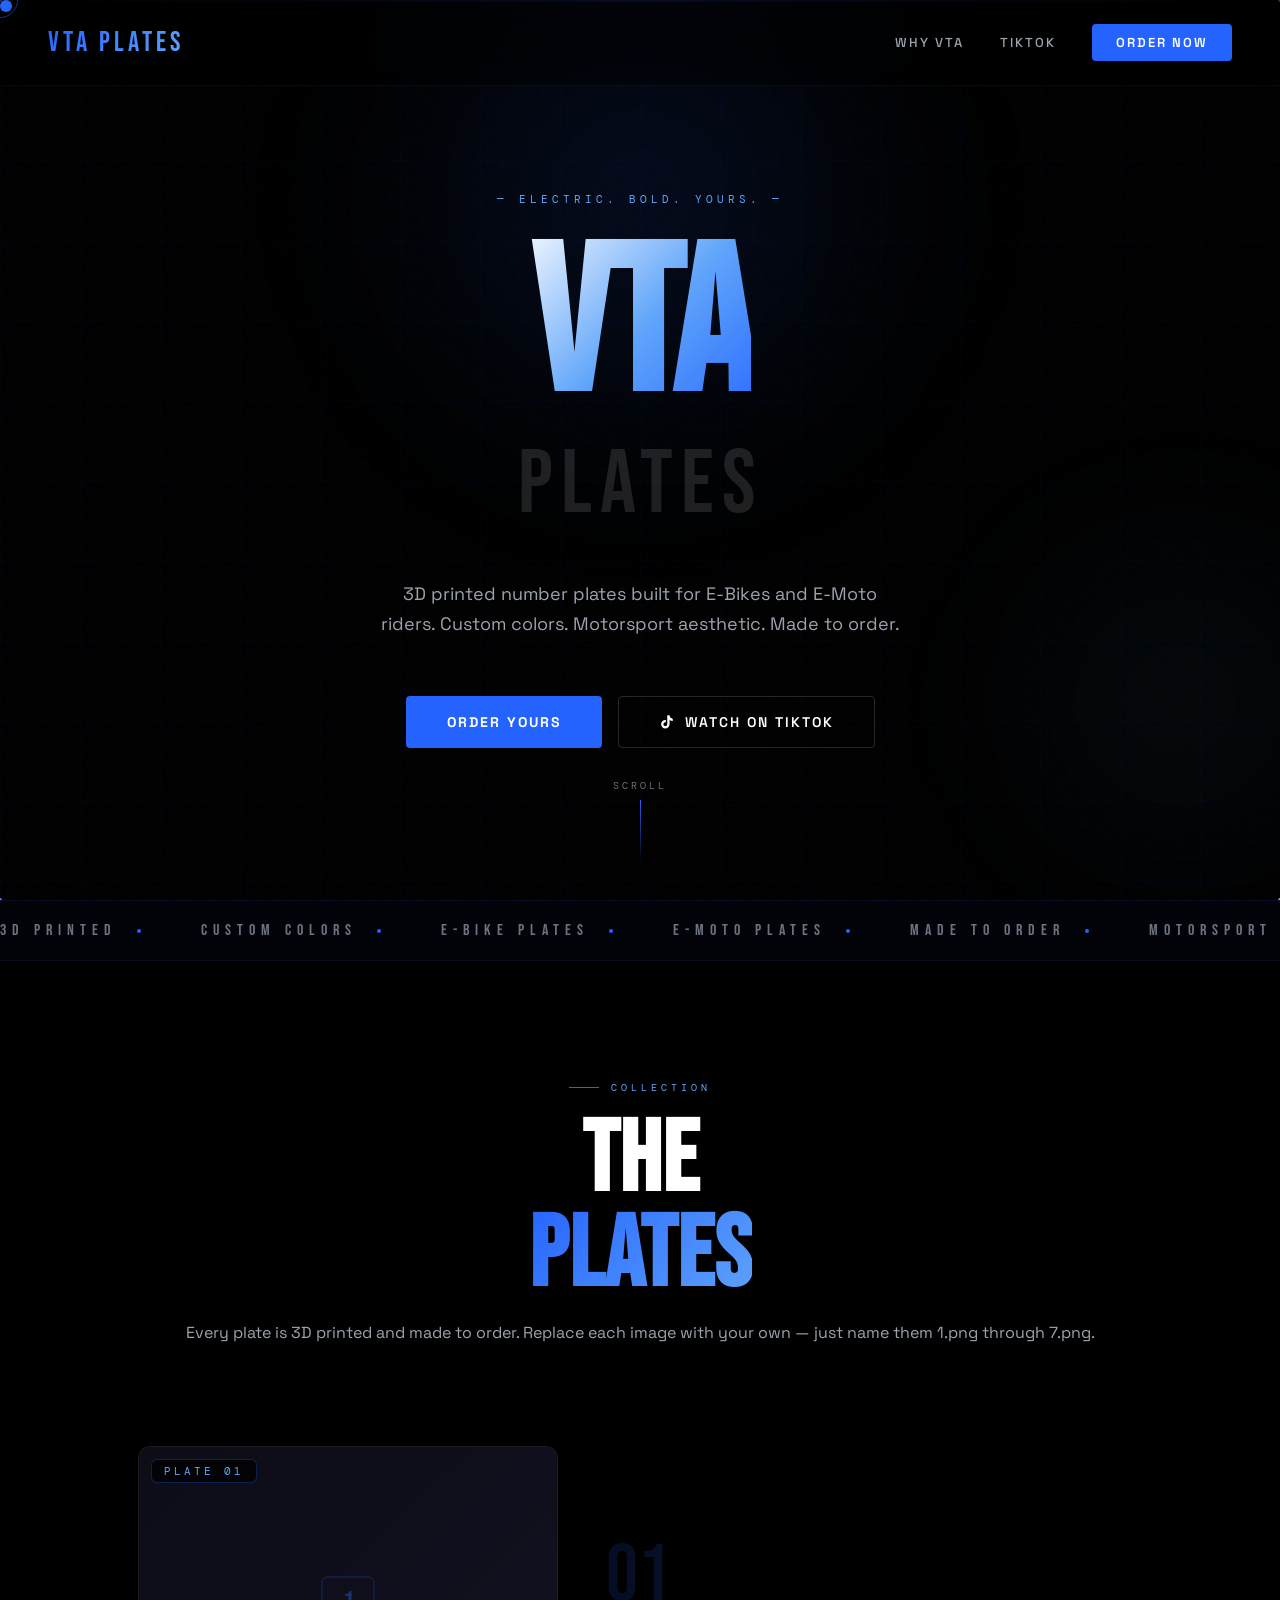
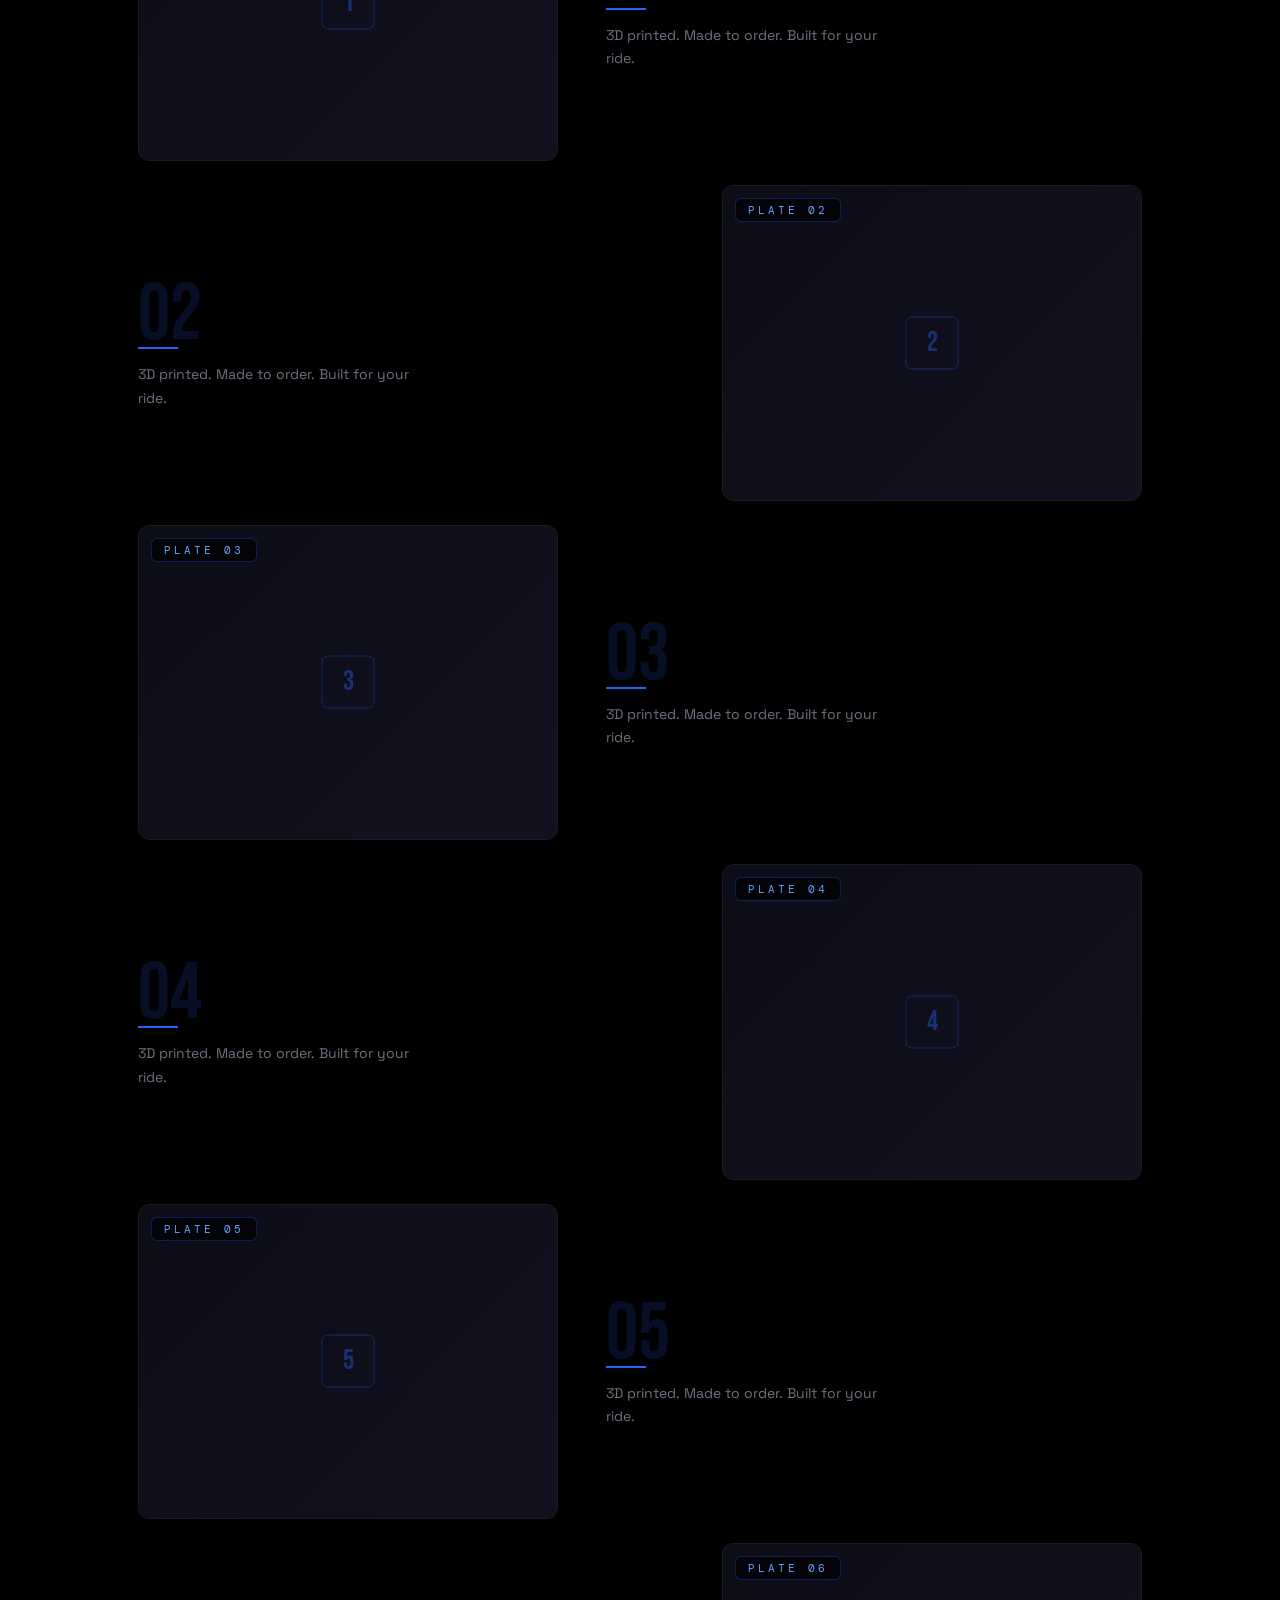
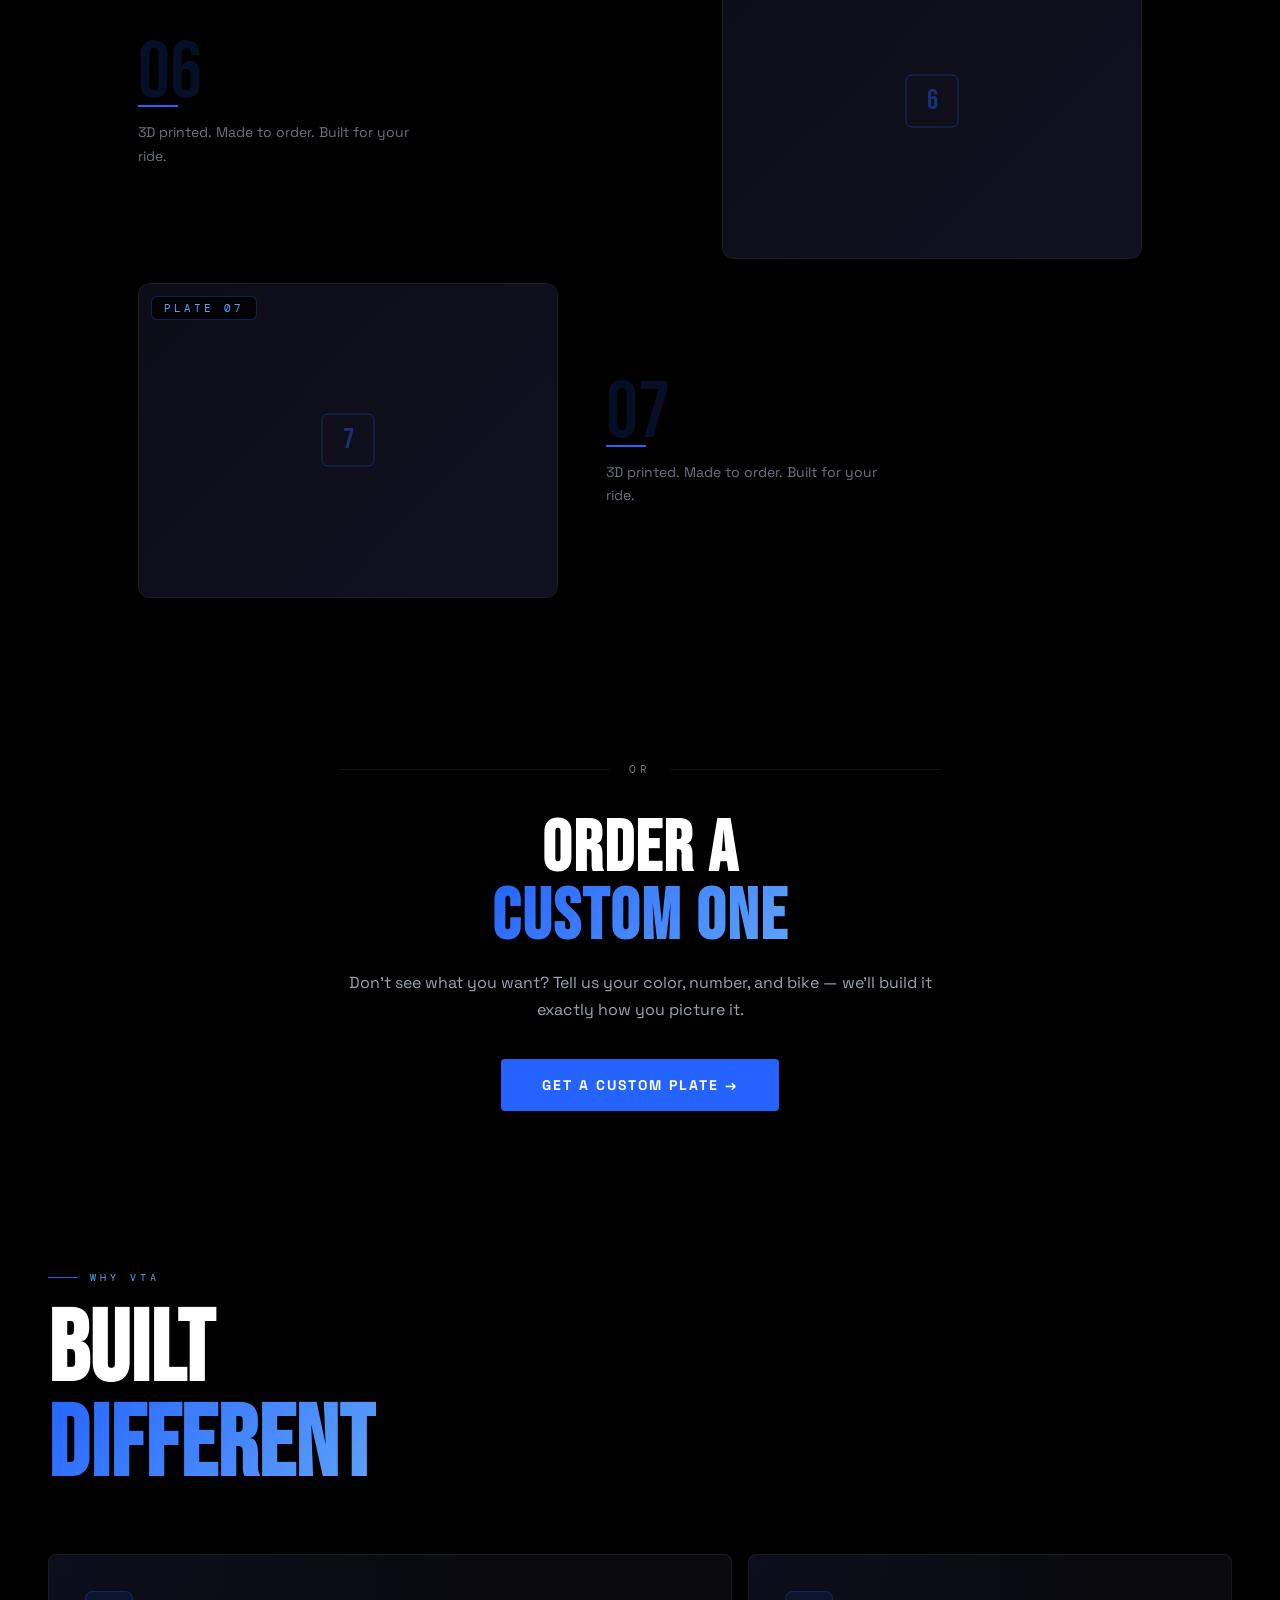
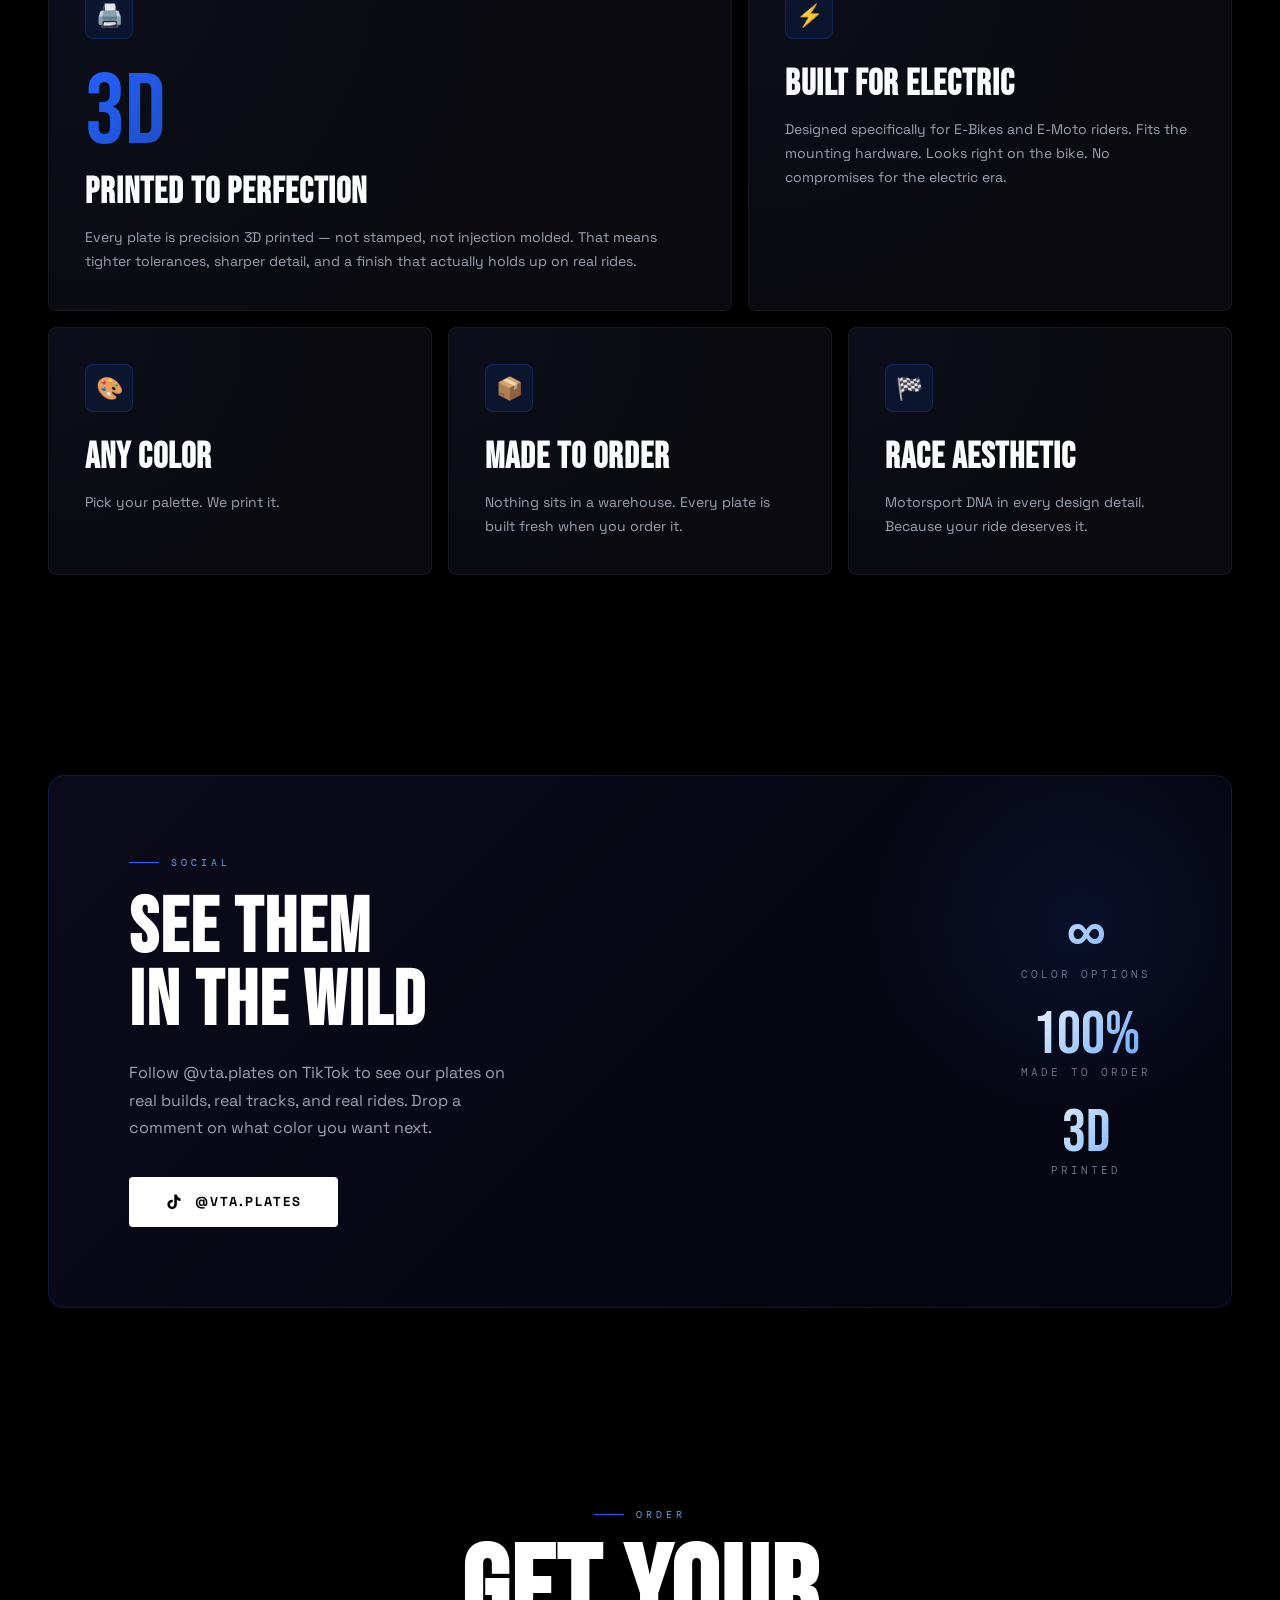
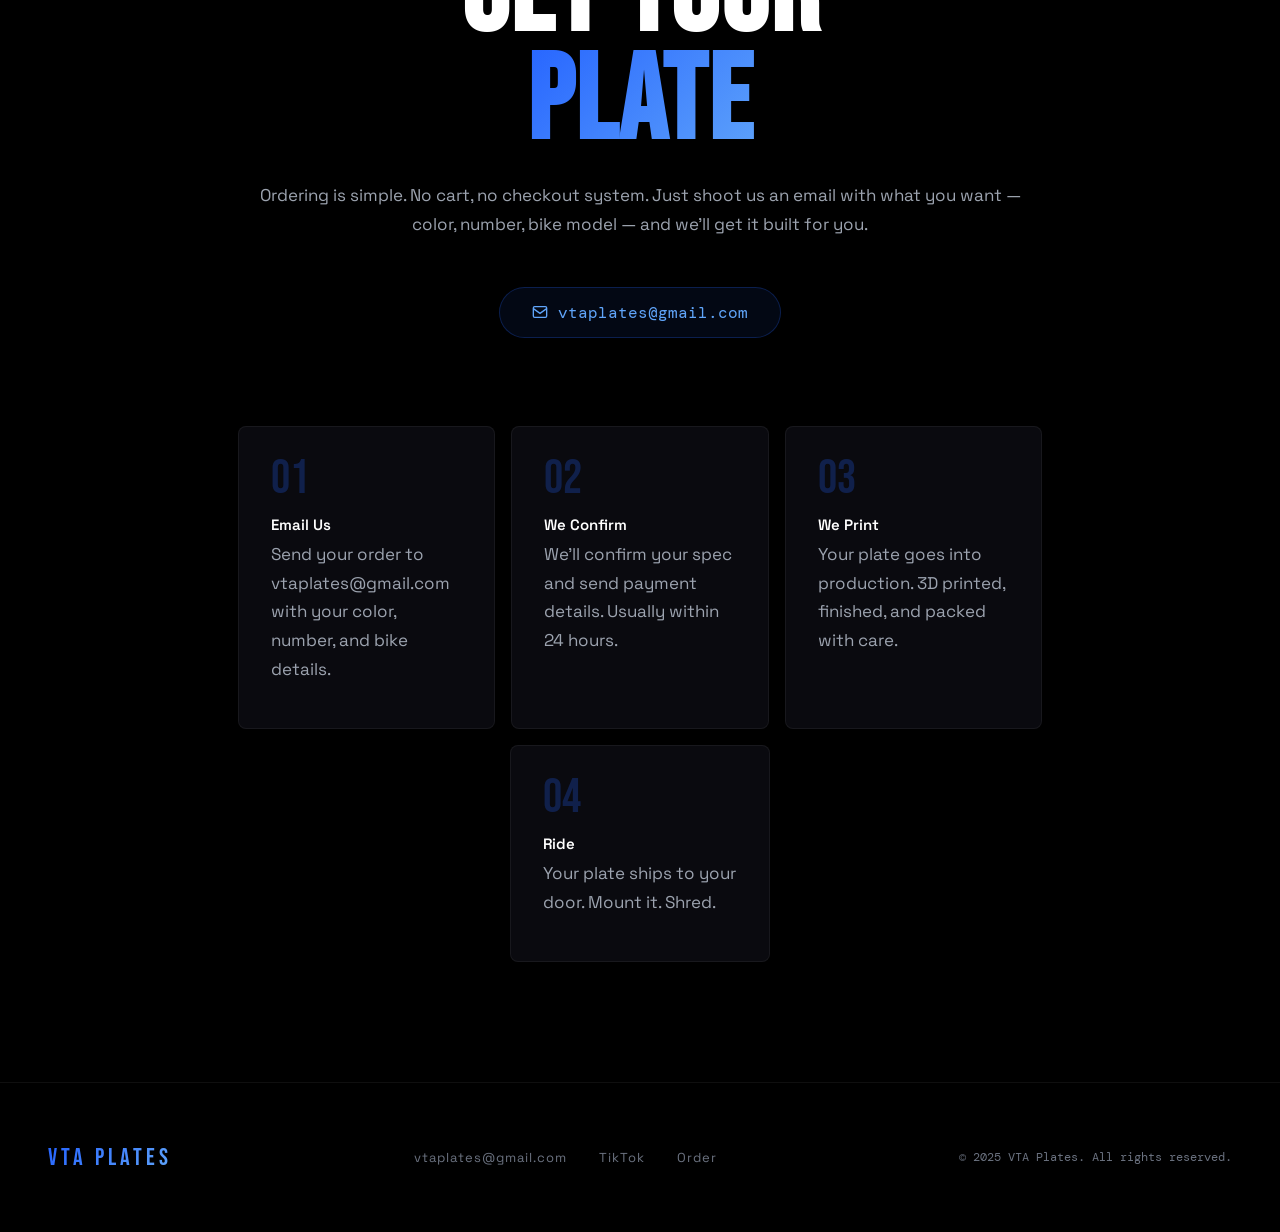
==== index.html @ 4a5ab36d "Update fmt.Println message from 'Hello' to 'Goodbye'" ====
<!DOCTYPE html>
<html lang="en">
<head>
<meta charset="UTF-8">
<meta name="viewport" content="width=device-width, initial-scale=1.0">
<title>VTA PLATES — 3D Printed Plates for E-Bikes & E-Moto</title>
<style>
  @import url('https://fonts.googleapis.com/css2?family=Bebas+Neue&family=Space+Grotesk:wght@300;400;500;600;700&family=DM+Mono:wght@400;500&display=swap');

  :root {
    --black: #000000;
    --deep: #050508;
    --panel: #0a0a0f;
    --blue: #2563ff;
    --blue-light: #60a5fa;
    --blue-glow: rgba(37,99,255,0.35);
    --white: #ffffff;
    --gray: #6b7280;
    --gray-light: #9ca3af;
    --accent: #2563ff;
  }

  *, *::before, *::after { margin: 0; padding: 0; box-sizing: border-box; }

  html { scroll-behavior: smooth; }

  body {
    background: var(--black);
    color: var(--white);
    font-family: 'Space Grotesk', sans-serif;
    overflow-x: hidden;
    cursor: none;
  }

  /* CUSTOM CURSOR */
  .cursor {
    width: 12px; height: 12px;
    background: var(--blue);
    border-radius: 50%;
    position: fixed; top: 0; left: 0;
    pointer-events: none; z-index: 9999;
    transition: transform 0.1s ease;
    mix-blend-mode: screen;
  }
  .cursor-ring {
    width: 36px; height: 36px;
    border: 1px solid rgba(37,99,255,0.5);
    border-radius: 50%;
    position: fixed; top: 0; left: 0;
    pointer-events: none; z-index: 9998;
    transition: transform 0.15s ease, width 0.2s, height 0.2s;
  }
  .cursor.hover { transform: scale(3); }
  .cursor-ring.hover { width: 60px; height: 60px; border-color: var(--blue); }

  /* CANVAS PARTICLES */
  #particles { position: fixed; top: 0; left: 0; width: 100%; height: 100%; z-index: 0; pointer-events: none; }

  /* NAV */
  nav {
    position: fixed; top: 0; left: 0; right: 0; z-index: 100;
    padding: 24px 48px;
    display: flex; align-items: center; justify-content: space-between;
    backdrop-filter: blur(20px);
    background: rgba(0,0,0,0.4);
    border-bottom: 1px solid rgba(37,99,255,0.1);
  }
  .nav-logo {
    font-family: 'Bebas Neue', sans-serif;
    font-size: 28px;
    letter-spacing: 4px;
    background: linear-gradient(135deg, #2563ff, #60a5fa);
    -webkit-background-clip: text;
    -webkit-text-fill-color: transparent;
    background-clip: text;
  }
  .nav-links { display: flex; gap: 36px; align-items: center; }
  .nav-links a {
    color: var(--gray-light); text-decoration: none;
    font-size: 13px; letter-spacing: 2px; text-transform: uppercase;
    font-weight: 500; transition: color 0.2s;
  }
  .nav-links a:hover { color: var(--white); }
  .nav-cta {
    background: var(--blue); color: white !important;
    padding: 10px 24px; border-radius: 4px;
    font-weight: 600 !important;
    transition: background 0.2s !important;
  }
  .nav-cta:hover { background: #1d4fd8 !important; color: white !important; }

  /* HERO */
  .hero {
    min-height: 100vh;
    display: flex; flex-direction: column;
    align-items: center; justify-content: center;
    position: relative; z-index: 1;
    padding: 120px 48px 80px;
    text-align: center;
    overflow: hidden;
  }
  .hero-eyebrow {
    font-family: 'DM Mono', monospace;
    font-size: 11px; letter-spacing: 4px;
    color: var(--blue-light);
    text-transform: uppercase;
    margin-bottom: 32px;
    opacity: 0;
    animation: fadeUp 0.8s 0.2s forwards;
  }
  .hero-title {
    font-family: 'Bebas Neue', sans-serif;
    font-size: clamp(80px, 16vw, 220px);
    line-height: 0.9;
    letter-spacing: -2px;
    margin-bottom: 8px;
    opacity: 0;
    animation: fadeUp 0.8s 0.4s forwards;
  }
  .hero-title span {
    background: linear-gradient(135deg, #fff 0%, #60a5fa 50%, #2563ff 100%);
    -webkit-background-clip: text;
    -webkit-text-fill-color: transparent;
    background-clip: text;
  }
  .hero-sub {
    font-family: 'Bebas Neue', sans-serif;
    font-size: clamp(40px, 7vw, 100px);
    letter-spacing: 8px;
    color: rgba(255,255,255,0.12);
    margin-bottom: 40px;
    opacity: 0;
    animation: fadeUp 0.8s 0.5s forwards;
  }
  .hero-desc {
    font-size: 18px; color: var(--gray-light);
    max-width: 520px; line-height: 1.7;
    margin: 0 auto 56px;
    opacity: 0;
    animation: fadeUp 0.8s 0.6s forwards;
  }
  .hero-btns {
    display: flex; gap: 16px; justify-content: center; flex-wrap: wrap;
    opacity: 0;
    animation: fadeUp 0.8s 0.7s forwards;
  }
  .btn-primary {
    background: var(--blue);
    color: white; text-decoration: none;
    padding: 16px 40px;
    font-size: 14px; font-weight: 700;
    letter-spacing: 2px; text-transform: uppercase;
    border-radius: 4px;
    transition: all 0.3s;
    border: 1px solid transparent;
    display: inline-block;
  }
  .btn-primary:hover {
    background: transparent;
    border-color: var(--blue);
    color: var(--blue-light);
    box-shadow: 0 0 30px var(--blue-glow);
  }
  .btn-secondary {
    background: transparent;
    color: var(--white); text-decoration: none;
    padding: 16px 40px;
    font-size: 14px; font-weight: 600;
    letter-spacing: 2px; text-transform: uppercase;
    border-radius: 4px;
    border: 1px solid rgba(255,255,255,0.15);
    transition: all 0.3s;
    display: inline-flex; align-items: center; gap: 10px;
  }
  .btn-secondary:hover { border-color: rgba(255,255,255,0.4); }
  .btn-secondary svg { transition: transform 0.2s; }
  .btn-secondary:hover svg { transform: translateX(3px); }

  /* GLOW ORBS */
  .glow-orb {
    position: absolute; border-radius: 50%;
    filter: blur(80px); pointer-events: none;
  }
  .orb-1 {
    width: 600px; height: 600px;
    background: radial-gradient(circle, rgba(37,99,255,0.15) 0%, transparent 70%);
    top: -100px; left: 50%; transform: translateX(-50%);
    animation: pulse 6s infinite;
  }
  .orb-2 {
    width: 400px; height: 400px;
    background: radial-gradient(circle, rgba(96,165,250,0.08) 0%, transparent 70%);
    bottom: 0; right: -100px;
    animation: pulse 8s 2s infinite;
  }

  /* SCROLL INDICATOR */
  .scroll-indicator {
    position: absolute; bottom: 40px; left: 50%; transform: translateX(-50%);
    display: flex; flex-direction: column; align-items: center; gap: 8px;
    opacity: 0;
    animation: fadeIn 1s 1.5s forwards;
  }
  .scroll-indicator span {
    font-size: 10px; letter-spacing: 3px;
    text-transform: uppercase; color: var(--gray);
    font-family: 'DM Mono', monospace;
  }
  .scroll-line {
    width: 1px; height: 60px;
    background: linear-gradient(to bottom, var(--blue), transparent);
    animation: scrollPulse 2s infinite;
  }

  /* MARQUEE */
  .marquee-section {
    position: relative; z-index: 1;
    padding: 20px 0;
    border-top: 1px solid rgba(37,99,255,0.1);
    border-bottom: 1px solid rgba(37,99,255,0.1);
    overflow: hidden;
    background: rgba(37,99,255,0.03);
  }
  .marquee-track {
    display: flex; gap: 60px;
    width: max-content;
    animation: marquee 20s linear infinite;
  }
  .marquee-item {
    font-family: 'Bebas Neue', sans-serif;
    font-size: 16px; letter-spacing: 6px;
    color: var(--gray);
    white-space: nowrap;
    display: flex; align-items: center; gap: 20px;
  }
  .marquee-dot {
    width: 4px; height: 4px;
    background: var(--blue); border-radius: 50%;
  }

  /* SECTION BASE */
  section { position: relative; z-index: 1; }
  .section-label {
    font-family: 'DM Mono', monospace;
    font-size: 10px; letter-spacing: 4px; text-transform: uppercase;
    color: var(--blue-light); margin-bottom: 20px;
    display: flex; align-items: center; gap: 12px;
  }
  .section-label::before {
    content: ''; width: 30px; height: 1px; background: var(--blue);
  }

  /* SECTION TITLE shared */
  .section-title {
    font-family: 'Bebas Neue', sans-serif;
    font-size: clamp(48px, 8vw, 100px);
    line-height: 0.95;
    letter-spacing: 1px;
  }
  .section-title em {
    font-style: normal;
    background: linear-gradient(135deg, var(--blue), var(--blue-light));
    -webkit-background-clip: text;
    -webkit-text-fill-color: transparent;
    background-clip: text;
  }

  /* PLATES DROP SECTION */
  .plates-section {
    padding: 120px 48px 60px;
    max-width: 1100px; margin: 0 auto;
    position: relative; z-index: 1;
  }
  .plates-header {
    text-align: center;
    margin-bottom: 100px;
  }
  .plates-header p {
    font-size: 16px; color: var(--gray-light);
    margin-top: 16px; line-height: 1.6;
  }

  /* Drop lane */
  .plates-drop-lane {
    position: relative;
  }
  .plate-drop-item {
    display: flex;
    align-items: center;
    gap: 48px;
    margin-bottom: 24px;
    opacity: 0;
    transform: translateY(-120px);
    transition: opacity 0.6s cubic-bezier(0.22, 1, 0.36, 1),
                transform 0.6s cubic-bezier(0.22, 1, 0.36, 1);
  }
  .plate-drop-item.dropped {
    opacity: 1;
    transform: translateY(0);
  }
  /* Alternate left/right */
  .plate-drop-item:nth-child(odd) { flex-direction: row; }
  .plate-drop-item:nth-child(even) { flex-direction: row-reverse; }

  .plate-img-wrap {
    flex: 0 0 auto;
    width: clamp(220px, 45%, 420px);
    border-radius: 12px;
    overflow: hidden;
    border: 1px solid rgba(255,255,255,0.07);
    background: var(--panel);
    box-shadow: 0 24px 60px rgba(0,0,0,0.6);
    transition: box-shadow 0.4s, border-color 0.4s;
    position: relative;
  }
  .plate-img-wrap:hover {
    border-color: rgba(37,99,255,0.35);
    box-shadow: 0 30px 80px rgba(37,99,255,0.18);
  }
  .plate-img-wrap img {
    width: 100%; display: block;
    object-fit: cover; aspect-ratio: 4/3;
  }
  /* Placeholder when no image yet */
  .plate-img-placeholder {
    width: 100%; aspect-ratio: 4/3;
    background: linear-gradient(135deg, #0d0d18, #111120);
    display: flex; align-items: center; justify-content: center;
  }
  .plate-num-badge {
    position: absolute; top: 12px; left: 12px;
    background: rgba(0,0,0,0.7);
    border: 1px solid rgba(37,99,255,0.3);
    border-radius: 6px;
    padding: 4px 12px;
    font-family: 'DM Mono', monospace;
    font-size: 11px; letter-spacing: 3px;
    color: var(--blue-light);
    text-transform: uppercase;
  }
  .plate-meta {
    flex: 1;
  }
  .plate-index {
    font-family: 'Bebas Neue', sans-serif;
    font-size: 80px; line-height: 1;
    color: rgba(37,99,255,0.15);
    margin-bottom: -8px;
  }
  .plate-label {
    font-family: 'Bebas Neue', sans-serif;
    font-size: 28px; letter-spacing: 3px;
    color: var(--white);
    margin-bottom: 10px;
  }
  .plate-meta-line {
    width: 40px; height: 2px;
    background: var(--blue);
    margin-bottom: 14px;
  }
  .plate-desc-text {
    font-size: 14px; color: var(--gray);
    line-height: 1.7; max-width: 280px;
  }

  /* CUSTOM CTA block */
  .plates-custom-cta {
    text-align: center;
    padding: 80px 48px;
    position: relative; z-index: 1;
    max-width: 700px; margin: 0 auto;
    opacity: 0; transform: translateY(40px);
    transition: opacity 0.8s ease, transform 0.8s ease;
  }
  .plates-custom-cta.visible {
    opacity: 1; transform: translateY(0);
  }
  .custom-divider {
    display: flex; align-items: center; gap: 20px;
    margin-bottom: 40px;
  }
  .custom-divider-line { flex: 1; height: 1px; background: rgba(255,255,255,0.08); }
  .custom-divider-text {
    font-family: 'DM Mono', monospace;
    font-size: 11px; letter-spacing: 4px;
    color: var(--gray); text-transform: uppercase;
  }
  .custom-cta-title {
    font-family: 'Bebas Neue', sans-serif;
    font-size: clamp(40px, 6vw, 72px);
    letter-spacing: 2px; line-height: 0.95;
    margin-bottom: 16px;
  }
  .custom-cta-title em {
    font-style: normal;
    background: linear-gradient(135deg, var(--blue), var(--blue-light));
    -webkit-background-clip: text;
    -webkit-text-fill-color: transparent;
    background-clip: text;
  }
  .custom-cta-sub {
    font-size: 16px; color: var(--gray-light);
    line-height: 1.7; margin-bottom: 36px;
  }

  @media (max-width: 700px) {
    .plate-drop-item,
    .plate-drop-item:nth-child(even) { flex-direction: column !important; }
    .plate-img-wrap { width: 100%; }
    .plates-section { padding: 80px 24px 40px; }
    .plates-custom-cta { padding: 60px 24px; }
  }

  /* FEATURES BENTO */
  .features {
    padding: 80px 48px 120px;
    max-width: 1400px; margin: 0 auto;
  }
  .bento {
    display: grid;
    grid-template-columns: repeat(12, 1fr);
    grid-template-rows: auto;
    gap: 16px;
    margin-top: 60px;
  }
  .bento-card {
    background: var(--panel);
    border: 1px solid rgba(255,255,255,0.06);
    border-radius: 8px;
    padding: 36px;
    transition: border-color 0.3s, box-shadow 0.3s;
    overflow: hidden;
    position: relative;
  }
  .bento-card:hover {
    border-color: rgba(37,99,255,0.3);
    box-shadow: 0 0 40px rgba(37,99,255,0.08);
  }
  .bento-card::before {
    content: '';
    position: absolute; inset: 0;
    background: radial-gradient(circle at 0% 0%, rgba(37,99,255,0.05), transparent 60%);
    pointer-events: none;
  }
  .bento-1 { grid-column: span 7; }
  .bento-2 { grid-column: span 5; }
  .bento-3 { grid-column: span 4; }
  .bento-4 { grid-column: span 4; }
  .bento-5 { grid-column: span 4; }

  .bento-icon {
    width: 48px; height: 48px;
    background: rgba(37,99,255,0.1);
    border: 1px solid rgba(37,99,255,0.2);
    border-radius: 8px;
    display: flex; align-items: center; justify-content: center;
    margin-bottom: 24px;
    font-size: 22px;
  }
  .bento-card h3 {
    font-family: 'Bebas Neue', sans-serif;
    font-size: 36px; letter-spacing: 1px;
    margin-bottom: 12px;
  }
  .bento-card p { font-size: 14px; color: var(--gray-light); line-height: 1.7; }
  .bento-big-number {
    font-family: 'Bebas Neue', sans-serif;
    font-size: 100px; line-height: 1;
    background: linear-gradient(135deg, var(--blue), transparent);
    -webkit-background-clip: text;
    -webkit-text-fill-color: transparent;
    background-clip: text;
    margin-bottom: 8px;
  }

  /* TIKTOK SECTION */
  .tiktok-section {
    padding: 80px 48px 120px;
    max-width: 1400px; margin: 0 auto;
  }
  .tiktok-card {
    background: linear-gradient(135deg, #0a0a1a, #05050f);
    border: 1px solid rgba(37,99,255,0.2);
    border-radius: 16px;
    padding: 80px;
    display: flex;
    align-items: center;
    justify-content: space-between;
    gap: 60px;
    position: relative;
    overflow: hidden;
  }
  .tiktok-card::before {
    content: '';
    position: absolute;
    top: -100px; right: -100px;
    width: 500px; height: 500px;
    background: radial-gradient(circle, rgba(37,99,255,0.1), transparent 60%);
    pointer-events: none;
  }
  .tiktok-content { flex: 1; }
  .tiktok-card .section-label { margin-bottom: 24px; }
  .tiktok-card h2 {
    font-family: 'Bebas Neue', sans-serif;
    font-size: clamp(48px, 6vw, 80px);
    letter-spacing: 2px; line-height: 0.95;
    margin-bottom: 20px;
  }
  .tiktok-card p { font-size: 16px; color: var(--gray-light); line-height: 1.7; max-width: 400px; margin-bottom: 36px; }
  .tiktok-btn {
    display: inline-flex; align-items: center; gap: 12px;
    background: var(--white); color: var(--black);
    padding: 16px 36px; border-radius: 4px;
    text-decoration: none; font-weight: 700;
    font-size: 13px; letter-spacing: 2px; text-transform: uppercase;
    transition: all 0.3s;
  }
  .tiktok-btn:hover { background: var(--blue-light); }
  .tiktok-stats {
    display: flex; flex-direction: column; gap: 24px;
    text-align: center;
  }
  .tiktok-stat-item {}
  .tiktok-stat-num {
    font-family: 'Bebas Neue', sans-serif;
    font-size: 60px; line-height: 1;
    background: linear-gradient(135deg, var(--white), var(--blue-light));
    -webkit-background-clip: text;
    -webkit-text-fill-color: transparent;
    background-clip: text;
  }
  .tiktok-stat-label { font-size: 11px; letter-spacing: 3px; text-transform: uppercase; color: var(--gray); font-family: 'DM Mono', monospace; }

  /* ORDER */
  .order-section {
    padding: 80px 48px 120px;
    max-width: 900px; margin: 0 auto;
    text-align: center;
  }
  .order-section h2 {
    font-family: 'Bebas Neue', sans-serif;
    font-size: clamp(60px, 10vw, 120px);
    letter-spacing: 2px; line-height: 0.9;
    margin-bottom: 24px;
  }
  .order-section h2 em {
    font-style: normal;
    background: linear-gradient(135deg, var(--blue), var(--blue-light));
    -webkit-background-clip: text;
    -webkit-text-fill-color: transparent;
    background-clip: text;
  }
  .order-section p { font-size: 17px; color: var(--gray-light); line-height: 1.7; margin-bottom: 16px; }
  .order-section .email-pill {
    display: inline-flex; align-items: center; gap: 10px;
    background: rgba(37,99,255,0.08);
    border: 1px solid rgba(37,99,255,0.25);
    border-radius: 100px;
    padding: 14px 32px;
    font-family: 'DM Mono', monospace;
    font-size: 16px; color: var(--blue-light);
    text-decoration: none;
    margin: 32px 0 48px;
    transition: all 0.3s;
    cursor: none;
  }
  .order-section .email-pill:hover {
    background: rgba(37,99,255,0.15);
    border-color: var(--blue);
    box-shadow: 0 0 30px var(--blue-glow);
  }
  .order-steps {
    display: flex; gap: 16px; justify-content: center; flex-wrap: wrap;
    margin-top: 40px;
  }
  .order-step {
    background: var(--panel);
    border: 1px solid rgba(255,255,255,0.06);
    border-radius: 8px;
    padding: 28px 32px;
    text-align: left; flex: 1; min-width: 200px; max-width: 260px;
    transition: border-color 0.3s;
  }
  .order-step:hover { border-color: rgba(37,99,255,0.3); }
  .step-num {
    font-family: 'Bebas Neue', sans-serif;
    font-size: 48px; color: rgba(37,99,255,0.25);
    line-height: 1; margin-bottom: 12px;
  }
  .step-title { font-weight: 600; font-size: 15px; margin-bottom: 6px; }
  .step-desc { font-size: 13px; color: var(--gray); line-height: 1.6; }

  /* FOOTER */
  footer {
    border-top: 1px solid rgba(255,255,255,0.06);
    padding: 60px 48px;
    display: flex; justify-content: space-between; align-items: center;
    flex-wrap: wrap; gap: 24px;
    position: relative; z-index: 1;
  }
  .footer-logo {
    font-family: 'Bebas Neue', sans-serif;
    font-size: 24px; letter-spacing: 4px;
    background: linear-gradient(135deg, #2563ff, #60a5fa);
    -webkit-background-clip: text;
    -webkit-text-fill-color: transparent;
    background-clip: text;
  }
  .footer-links { display: flex; gap: 32px; }
  .footer-links a { color: var(--gray); text-decoration: none; font-size: 13px; letter-spacing: 1px; transition: color 0.2s; }
  .footer-links a:hover { color: var(--white); }
  .footer-copy { font-size: 12px; color: var(--gray); font-family: 'DM Mono', monospace; }

  /* ANIMATIONS */
  @keyframes fadeUp {
    from { opacity: 0; transform: translateY(30px); }
    to { opacity: 1; transform: translateY(0); }
  }
  @keyframes fadeIn {
    from { opacity: 0; } to { opacity: 1; }
  }
  @keyframes pulse {
    0%, 100% { opacity: 0.5; transform: translate(-50%) scale(1); }
    50% { opacity: 0.8; transform: translate(-50%) scale(1.1); }
  }
  @keyframes scrollPulse {
    0%, 100% { opacity: 1; }
    50% { opacity: 0.3; }
  }
  @keyframes marquee {
    from { transform: translateX(0); }
    to { transform: translateX(-50%); }
  }
  @keyframes scanline {
    0% { transform: translateY(-100%); }
    100% { transform: translateY(100vh); }
  }
  @keyframes float {
    0%, 100% { transform: translateY(0px) rotate(0deg); }
    33% { transform: translateY(-12px) rotate(1deg); }
    66% { transform: translateY(-6px) rotate(-1deg); }
  }

  /* SCROLL REVEAL */
  .reveal {
    opacity: 0; transform: translateY(40px);
    transition: opacity 0.7s ease, transform 0.7s ease;
  }
  .reveal.visible { opacity: 1; transform: translateY(0); }

  /* SCANLINE EFFECT */
  .scanline {
    position: fixed; top: 0; left: 0; right: 0;
    height: 2px;
    background: linear-gradient(90deg, transparent, rgba(37,99,255,0.3), transparent);
    z-index: 50;
    animation: scanline 8s linear infinite;
    pointer-events: none;
  }

  /* GRID OVERLAY */
  .grid-overlay {
    position: fixed; inset: 0; z-index: 0;
    background-image:
      linear-gradient(rgba(37,99,255,0.03) 1px, transparent 1px),
      linear-gradient(90deg, rgba(37,99,255,0.03) 1px, transparent 1px);
    background-size: 80px 80px;
    pointer-events: none;
  }

  /* NOISE */
  body::after {
    content: '';
    position: fixed; inset: 0;
    background-image: url("data:image/svg+xml,%3Csvg viewBox='0 0 256 256' xmlns='http://www.w3.org/2000/svg'%3E%3Cfilter id='n'%3E%3CfeTurbulence type='fractalNoise' baseFrequency='0.9' numOctaves='4' stitchTiles='stitch'/%3E%3C/filter%3E%3Crect width='100%25' height='100%25' filter='url(%23n)' opacity='0.03'/%3E%3C/svg%3E");
    opacity: 0.4; z-index: 0; pointer-events: none;
  }

  /* RESPONSIVE */
  @media (max-width: 900px) {
    nav { padding: 20px 24px; }
    .nav-links { display: none; }
    .hero { padding: 100px 24px 60px; }
    .features { padding: 60px 24px; }
    .bento { display: flex; flex-direction: column; }
    .tiktok-section { padding: 60px 24px; }
    .tiktok-card { flex-direction: column; padding: 48px 32px; }
    .tiktok-stats { flex-direction: row; justify-content: center; }
    .order-section { padding: 60px 24px; }
    footer { padding: 40px 24px; flex-direction: column; text-align: center; }
    .footer-links { flex-wrap: wrap; justify-content: center; }
  }
</style>
</head>
<body>

<div class="cursor" id="cursor"></div>
<div class="cursor-ring" id="cursorRing"></div>
<canvas id="particles"></canvas>
<div class="grid-overlay"></div>
<div class="scanline"></div>

<!-- NAV -->
<nav>
  <div class="nav-logo">VTA PLATES</div>
  <div class="nav-links">
    <a href="why.html">Why VTA</a>
    <a href="https://tiktok.com/@vta.plates" target="_blank">TikTok</a>
    <a href="mailto:vtaplates@gmail.com" class="nav-cta">Order Now</a>
  </div>
</nav>

<!-- HERO -->
<section class="hero">
  <div class="glow-orb orb-1"></div>
  <div class="glow-orb orb-2"></div>

  <div class="hero-eyebrow">— Electric. Bold. Yours. —</div>
  <h1 class="hero-title"><span>VTA</span></h1>
  <div class="hero-sub">PLATES</div>
  <p class="hero-desc">
    3D printed number plates built for E-Bikes and E-Moto riders.
    Custom colors. Motorsport aesthetic. Made to order.
  </p>
  <div class="hero-btns">
    <a href="#order" class="btn-primary">Order Yours</a>
    <a href="https://tiktok.com/@vta.plates" target="_blank" class="btn-secondary">
      <svg width="16" height="16" viewBox="0 0 24 24" fill="white"><path d="M19.59 6.69a4.83 4.83 0 01-3.77-4.25V2h-3.45v13.67a2.89 2.89 0 01-2.88 2.5 2.89 2.89 0 01-2.89-2.89 2.89 2.89 0 012.89-2.89c.28 0 .54.04.79.1V9.01a6.33 6.33 0 00-.79-.05 6.34 6.34 0 00-6.34 6.34 6.34 6.34 0 006.34 6.34 6.34 6.34 0 006.33-6.34V9.03a8.25 8.25 0 004.83 1.56V7.15a4.85 4.85 0 01-1.06-.46z"/></svg>
      Watch on TikTok
    </a>
  </div>

  <div class="scroll-indicator">
    <span>Scroll</span>
    <div class="scroll-line"></div>
  </div>
</section>

<!-- MARQUEE -->
<div class="marquee-section">
  <div class="marquee-track" id="marqueeTrack">
    <span class="marquee-item">3D PRINTED <span class="marquee-dot"></span></span>
    <span class="marquee-item">CUSTOM COLORS <span class="marquee-dot"></span></span>
    <span class="marquee-item">E-BIKE PLATES <span class="marquee-dot"></span></span>
    <span class="marquee-item">E-MOTO PLATES <span class="marquee-dot"></span></span>
    <span class="marquee-item">MADE TO ORDER <span class="marquee-dot"></span></span>
    <span class="marquee-item">MOTORSPORT AESTHETIC <span class="marquee-dot"></span></span>
    <span class="marquee-item">VTA PLATES <span class="marquee-dot"></span></span>
    <span class="marquee-item">3D PRINTED <span class="marquee-dot"></span></span>
    <span class="marquee-item">CUSTOM COLORS <span class="marquee-dot"></span></span>
    <span class="marquee-item">E-BIKE PLATES <span class="marquee-dot"></span></span>
    <span class="marquee-item">E-MOTO PLATES <span class="marquee-dot"></span></span>
    <span class="marquee-item">MADE TO ORDER <span class="marquee-dot"></span></span>
    <span class="marquee-item">MOTORSPORT AESTHETIC <span class="marquee-dot"></span></span>
    <span class="marquee-item">VTA PLATES <span class="marquee-dot"></span></span>
  </div>
</div>

<!-- PLATES DROP SECTION -->
<section class="plates-section" id="products">
  <div class="plates-header">
    <div class="section-label" style="justify-content:center;">Collection</div>
    <h2 class="section-title">THE<br><em>PLATES</em></h2>
    <p>Every plate is 3D printed and made to order. Replace each image with your own — just name them 1.png through 7.png.</p>
  </div>

  <div class="plates-drop-lane" id="dropLane">

    <div class="plate-drop-item" data-index="0">
      <div class="plate-img-wrap">
        <img src="1.png" alt="Plate 1" onerror="this.parentElement.innerHTML='<div class=\'plate-img-placeholder\'><svg width=\'60\' height=\'60\' viewBox=\'0 0 60 60\' fill=\'none\'><rect x=\'4\' y=\'4\' width=\'52\' height=\'52\' rx=\'6\' stroke=\'rgba(37,99,255,0.3)\' stroke-width=\'1\'/><text x=\'30\' y=\'38\' text-anchor=\'middle\' fill=\'rgba(37,99,255,0.4)\' font-family=\'Bebas Neue,sans-serif\' font-size=\'28\'>1</text></svg></div><span class=\'plate-num-badge\'>Plate 01</span>'">
        <span class="plate-num-badge">Plate 01</span>
      </div>
      <div class="plate-meta">
        <div class="plate-index">01</div>
        <div class="plate-meta-line"></div>
        <div class="plate-desc-text">3D printed. Made to order. Built for your ride.</div>
      </div>
    </div>

    <div class="plate-drop-item" data-index="1">
      <div class="plate-img-wrap">
        <img src="2.png" alt="Plate 2" onerror="this.parentElement.innerHTML='<div class=\'plate-img-placeholder\'><svg width=\'60\' height=\'60\' viewBox=\'0 0 60 60\' fill=\'none\'><rect x=\'4\' y=\'4\' width=\'52\' height=\'52\' rx=\'6\' stroke=\'rgba(37,99,255,0.3)\' stroke-width=\'1\'/><text x=\'30\' y=\'38\' text-anchor=\'middle\' fill=\'rgba(37,99,255,0.4)\' font-family=\'Bebas Neue,sans-serif\' font-size=\'28\'>2</text></svg></div><span class=\'plate-num-badge\'>Plate 02</span>'">
        <span class="plate-num-badge">Plate 02</span>
      </div>
      <div class="plate-meta">
        <div class="plate-index">02</div>
        <div class="plate-meta-line"></div>
        <div class="plate-desc-text">3D printed. Made to order. Built for your ride.</div>
      </div>
    </div>

    <div class="plate-drop-item" data-index="2">
      <div class="plate-img-wrap">
        <img src="3.png" alt="Plate 3" onerror="this.parentElement.innerHTML='<div class=\'plate-img-placeholder\'><svg width=\'60\' height=\'60\' viewBox=\'0 0 60 60\' fill=\'none\'><rect x=\'4\' y=\'4\' width=\'52\' height=\'52\' rx=\'6\' stroke=\'rgba(37,99,255,0.3)\' stroke-width=\'1\'/><text x=\'30\' y=\'38\' text-anchor=\'middle\' fill=\'rgba(37,99,255,0.4)\' font-family=\'Bebas Neue,sans-serif\' font-size=\'28\'>3</text></svg></div><span class=\'plate-num-badge\'>Plate 03</span>'">
        <span class="plate-num-badge">Plate 03</span>
      </div>
      <div class="plate-meta">
        <div class="plate-index">03</div>
        <div class="plate-meta-line"></div>
        <div class="plate-desc-text">3D printed. Made to order. Built for your ride.</div>
      </div>
    </div>

    <div class="plate-drop-item" data-index="3">
      <div class="plate-img-wrap">
        <img src="4.png" alt="Plate 4" onerror="this.parentElement.innerHTML='<div class=\'plate-img-placeholder\'><svg width=\'60\' height=\'60\' viewBox=\'0 0 60 60\' fill=\'none\'><rect x=\'4\' y=\'4\' width=\'52\' height=\'52\' rx=\'6\' stroke=\'rgba(37,99,255,0.3)\' stroke-width=\'1\'/><text x=\'30\' y=\'38\' text-anchor=\'middle\' fill=\'rgba(37,99,255,0.4)\' font-family=\'Bebas Neue,sans-serif\' font-size=\'28\'>4</text></svg></div><span class=\'plate-num-badge\'>Plate 04</span>'">
        <span class="plate-num-badge">Plate 04</span>
      </div>
      <div class="plate-meta">
        <div class="plate-index">04</div>
        <div class="plate-meta-line"></div>
        <div class="plate-desc-text">3D printed. Made to order. Built for your ride.</div>
      </div>
    </div>

    <div class="plate-drop-item" data-index="4">
      <div class="plate-img-wrap">
        <img src="5.png" alt="Plate 5" onerror="this.parentElement.innerHTML='<div class=\'plate-img-placeholder\'><svg width=\'60\' height=\'60\' viewBox=\'0 0 60 60\' fill=\'none\'><rect x=\'4\' y=\'4\' width=\'52\' height=\'52\' rx=\'6\' stroke=\'rgba(37,99,255,0.3)\' stroke-width=\'1\'/><text x=\'30\' y=\'38\' text-anchor=\'middle\' fill=\'rgba(37,99,255,0.4)\' font-family=\'Bebas Neue,sans-serif\' font-size=\'28\'>5</text></svg></div><span class=\'plate-num-badge\'>Plate 05</span>'">
        <span class="plate-num-badge">Plate 05</span>
      </div>
      <div class="plate-meta">
        <div class="plate-index">05</div>
        <div class="plate-meta-line"></div>
        <div class="plate-desc-text">3D printed. Made to order. Built for your ride.</div>
      </div>
    </div>

    <div class="plate-drop-item" data-index="5">
      <div class="plate-img-wrap">
        <img src="6.png" alt="Plate 6" onerror="this.parentElement.innerHTML='<div class=\'plate-img-placeholder\'><svg width=\'60\' height=\'60\' viewBox=\'0 0 60 60\' fill=\'none\'><rect x=\'4\' y=\'4\' width=\'52\' height=\'52\' rx=\'6\' stroke=\'rgba(37,99,255,0.3)\' stroke-width=\'1\'/><text x=\'30\' y=\'38\' text-anchor=\'middle\' fill=\'rgba(37,99,255,0.4)\' font-family=\'Bebas Neue,sans-serif\' font-size=\'28\'>6</text></svg></div><span class=\'plate-num-badge\'>Plate 06</span>'">
        <span class="plate-num-badge">Plate 06</span>
      </div>
      <div class="plate-meta">
        <div class="plate-index">06</div>
        <div class="plate-meta-line"></div>
        <div class="plate-desc-text">3D printed. Made to order. Built for your ride.</div>
      </div>
    </div>

    <div class="plate-drop-item" data-index="6">
      <div class="plate-img-wrap">
        <img src="7.png" alt="Plate 7" onerror="this.parentElement.innerHTML='<div class=\'plate-img-placeholder\'><svg width=\'60\' height=\'60\' viewBox=\'0 0 60 60\' fill=\'none\'><rect x=\'4\' y=\'4\' width=\'52\' height=\'52\' rx=\'6\' stroke=\'rgba(37,99,255,0.3)\' stroke-width=\'1\'/><text x=\'30\' y=\'38\' text-anchor=\'middle\' fill=\'rgba(37,99,255,0.4)\' font-family=\'Bebas Neue,sans-serif\' font-size=\'28\'>7</text></svg></div><span class=\'plate-num-badge\'>Plate 07</span>'">
        <span class="plate-num-badge">Plate 07</span>
      </div>
      <div class="plate-meta">
        <div class="plate-index">07</div>
        <div class="plate-meta-line"></div>
        <div class="plate-desc-text">3D printed. Made to order. Built for your ride.</div>
      </div>
    </div>

  </div>
</section>

<!-- CUSTOM CTA -->
<div class="plates-custom-cta" id="customCta">
  <div class="custom-divider">
    <div class="custom-divider-line"></div>
    <div class="custom-divider-text">or</div>
    <div class="custom-divider-line"></div>
  </div>
  <h2 class="custom-cta-title">ORDER A<br><em>CUSTOM ONE</em></h2>
  <p class="custom-cta-sub">Don't see what you want? Tell us your color, number, and bike — we'll build it exactly how you picture it.</p>
  <a href="mailto:vtaplates@gmail.com" class="btn-primary">Get a Custom Plate →</a>
</div>

<!-- FEATURES BENTO -->
<section class="features reveal" id="features">
  <div class="section-label">Why VTA</div>
  <h2 class="section-title">BUILT<br><em>DIFFERENT</em></h2>
  <div class="bento">
    <div class="bento-card bento-1">
      <div class="bento-icon">🖨️</div>
      <div class="bento-big-number">3D</div>
      <h3>Printed to Perfection</h3>
      <p>Every plate is precision 3D printed — not stamped, not injection molded. That means tighter tolerances, sharper detail, and a finish that actually holds up on real rides.</p>
    </div>
    <div class="bento-card bento-2">
      <div class="bento-icon">⚡</div>
      <h3>Built for Electric</h3>
      <p>Designed specifically for E-Bikes and E-Moto riders. Fits the mounting hardware. Looks right on the bike. No compromises for the electric era.</p>
    </div>
    <div class="bento-card bento-3">
      <div class="bento-icon">🎨</div>
      <h3>Any Color</h3>
      <p>Pick your palette. We print it.</p>
    </div>
    <div class="bento-card bento-4">
      <div class="bento-icon">📦</div>
      <h3>Made to Order</h3>
      <p>Nothing sits in a warehouse. Every plate is built fresh when you order it.</p>
    </div>
    <div class="bento-card bento-5">
      <div class="bento-icon">🏁</div>
      <h3>Race Aesthetic</h3>
      <p>Motorsport DNA in every design detail. Because your ride deserves it.</p>
    </div>
  </div>
</section>

<!-- TIKTOK -->
<section class="tiktok-section reveal" id="tiktok">
  <div class="tiktok-card">
    <div class="tiktok-content">
      <div class="section-label">Social</div>
      <h2>SEE THEM<br>IN THE WILD</h2>
      <p>Follow @vta.plates on TikTok to see our plates on real builds, real tracks, and real rides. Drop a comment on what color you want next.</p>
      <a href="https://tiktok.com/@vta.plates" target="_blank" class="tiktok-btn">
        <svg width="18" height="18" viewBox="0 0 24 24" fill="black"><path d="M19.59 6.69a4.83 4.83 0 01-3.77-4.25V2h-3.45v13.67a2.89 2.89 0 01-2.88 2.5 2.89 2.89 0 01-2.89-2.89 2.89 2.89 0 012.89-2.89c.28 0 .54.04.79.1V9.01a6.33 6.33 0 00-.79-.05 6.34 6.34 0 00-6.34 6.34 6.34 6.34 0 006.34 6.34 6.34 6.34 0 006.33-6.34V9.03a8.25 8.25 0 004.83 1.56V7.15a4.85 4.85 0 01-1.06-.46z"/></svg>
        @vta.plates
      </a>
    </div>
    <div class="tiktok-stats">
      <div class="tiktok-stat-item">
        <div class="tiktok-stat-num">∞</div>
        <div class="tiktok-stat-label">Color Options</div>
      </div>
      <div class="tiktok-stat-item">
        <div class="tiktok-stat-num">100%</div>
        <div class="tiktok-stat-label">Made to Order</div>
      </div>
      <div class="tiktok-stat-item">
        <div class="tiktok-stat-num">3D</div>
        <div class="tiktok-stat-label">Printed</div>
      </div>
    </div>
  </div>
</section>

<!-- ORDER -->
<section class="order-section reveal" id="order">
  <div class="section-label" style="justify-content: center; text-align: center;">Order</div>
  <h2>GET YOUR<br><em>PLATE</em></h2>
  <p>Ordering is simple. No cart, no checkout system. Just shoot us an email with what you want — color, number, bike model — and we'll get it built for you.</p>
  <a href="mailto:vtaplates@gmail.com" class="email-pill">
    <svg width="16" height="16" viewBox="0 0 24 24" fill="none" stroke="currentColor" stroke-width="2"><rect x="2" y="4" width="20" height="16" rx="2"/><path d="m22 7-10 7L2 7"/></svg>
    vtaplates@gmail.com
  </a>
  <div class="order-steps">
    <div class="order-step">
      <div class="step-num">01</div>
      <div class="step-title">Email Us</div>
      <p class="step-desc">Send your order to vtaplates@gmail.com with your color, number, and bike details.</p>
    </div>
    <div class="order-step">
      <div class="step-num">02</div>
      <div class="step-title">We Confirm</div>
      <p class="step-desc">We'll confirm your spec and send payment details. Usually within 24 hours.</p>
    </div>
    <div class="order-step">
      <div class="step-num">03</div>
      <div class="step-title">We Print</div>
      <p class="step-desc">Your plate goes into production. 3D printed, finished, and packed with care.</p>
    </div>
    <div class="order-step">
      <div class="step-num">04</div>
      <div class="step-title">Ride</div>
      <p class="step-desc">Your plate ships to your door. Mount it. Shred.</p>
    </div>
  </div>
</section>

<!-- FOOTER -->
<footer>
  <div class="footer-logo">VTA PLATES</div>
  <div class="footer-links">
    <a href="mailto:vtaplates@gmail.com">vtaplates@gmail.com</a>
    <a href="https://tiktok.com/@vta.plates" target="_blank">TikTok</a>
    <a href="#order">Order</a>
  </div>
  <div class="footer-copy">© 2025 VTA Plates. All rights reserved.</div>
</footer>

<script>
// CURSOR
const cursor = document.getElementById('cursor');
const cursorRing = document.getElementById('cursorRing');
let mouseX = 0, mouseY = 0, ringX = 0, ringY = 0;

document.addEventListener('mousemove', e => {
  mouseX = e.clientX; mouseY = e.clientY;
  cursor.style.transform = `translate(${mouseX - 6}px, ${mouseY - 6}px)`;
});
function animateRing() {
  ringX += (mouseX - ringX - 18) * 0.12;
  ringY += (mouseY - ringY - 18) * 0.12;
  cursorRing.style.transform = `translate(${ringX}px, ${ringY}px)`;
  requestAnimationFrame(animateRing);
}
animateRing();

document.querySelectorAll('a, button, .product-card, .bento-card').forEach(el => {
  el.addEventListener('mouseenter', () => { cursor.classList.add('hover'); cursorRing.classList.add('hover'); });
  el.addEventListener('mouseleave', () => { cursor.classList.remove('hover'); cursorRing.classList.remove('hover'); });
});

// PARTICLES
const canvas = document.getElementById('particles');
const ctx = canvas.getContext('2d');
canvas.width = window.innerWidth;
canvas.height = window.innerHeight;
window.addEventListener('resize', () => { canvas.width = window.innerWidth; canvas.height = window.innerHeight; });

const particles = [];
for (let i = 0; i < 80; i++) {
  particles.push({
    x: Math.random() * canvas.width,
    y: Math.random() * canvas.height,
    vx: (Math.random() - 0.5) * 0.3,
    vy: (Math.random() - 0.5) * 0.3,
    size: Math.random() * 1.5 + 0.3,
    opacity: Math.random() * 0.4 + 0.1,
    color: Math.random() > 0.6 ? '#2563ff' : '#ffffff'
  });
}

function drawParticles() {
  ctx.clearRect(0, 0, canvas.width, canvas.height);
  particles.forEach((p, i) => {
    p.x += p.vx; p.y += p.vy;
    if (p.x < 0) p.x = canvas.width;
    if (p.x > canvas.width) p.x = 0;
    if (p.y < 0) p.y = canvas.height;
    if (p.y > canvas.height) p.y = 0;

    // Connect nearby particles
    particles.forEach((p2, j) => {
      if (i >= j) return;
      const dx = p.x - p2.x, dy = p.y - p2.y;
      const dist = Math.sqrt(dx*dx + dy*dy);
      if (dist < 120) {
        ctx.beginPath();
        ctx.strokeStyle = `rgba(37,99,255,${0.06 * (1 - dist/120)})`;
        ctx.lineWidth = 0.5;
        ctx.moveTo(p.x, p.y);
        ctx.lineTo(p2.x, p2.y);
        ctx.stroke();
      }
    });

    ctx.beginPath();
    ctx.arc(p.x, p.y, p.size, 0, Math.PI * 2);
    ctx.fillStyle = p.color === '#2563ff' ? `rgba(37,99,255,${p.opacity})` : `rgba(255,255,255,${p.opacity * 0.5})`;
    ctx.fill();
  });
  requestAnimationFrame(drawParticles);
}
drawParticles();

// SCROLL REVEAL (generic sections)
const reveals = document.querySelectorAll('.reveal');
const revealObserver = new IntersectionObserver(entries => {
  entries.forEach(e => { if (e.isIntersecting) { e.target.classList.add('visible'); } });
}, { threshold: 0.1 });
reveals.forEach(r => revealObserver.observe(r));

// PLATE DROP ANIMATION
const dropItems = document.querySelectorAll('.plate-drop-item');
const dropObserver = new IntersectionObserver(entries => {
  entries.forEach(e => {
    if (e.isIntersecting) {
      const idx = parseInt(e.target.dataset.index) || 0;
      setTimeout(() => {
        e.target.classList.add('dropped');
      }, idx * 80);
      dropObserver.unobserve(e.target);
    }
  });
}, { threshold: 0.15, rootMargin: '0px 0px -40px 0px' });
dropItems.forEach(item => dropObserver.observe(item));

// CUSTOM CTA reveal
const customCta = document.getElementById('customCta');
const ctaObserver = new IntersectionObserver(entries => {
  entries.forEach(e => { if (e.isIntersecting) { e.target.classList.add('visible'); ctaObserver.unobserve(e.target); } });
}, { threshold: 0.2 });
if (customCta) ctaObserver.observe(customCta);

// MOUSE PARALLAX on hero
document.addEventListener('mousemove', e => {
  const dx = (e.clientX / window.innerWidth - 0.5) * 20;
  const dy = (e.clientY / window.innerHeight - 0.5) * 20;
  document.querySelector('.orb-1').style.transform = `translateX(calc(-50% + ${dx * 0.5}px)) translateY(${dy * 0.5}px)`;
  document.querySelector('.orb-2').style.transform = `translateX(${-dx * 0.3}px) translateY(${-dy * 0.3}px)`;
});
</script>
</body>
</html>
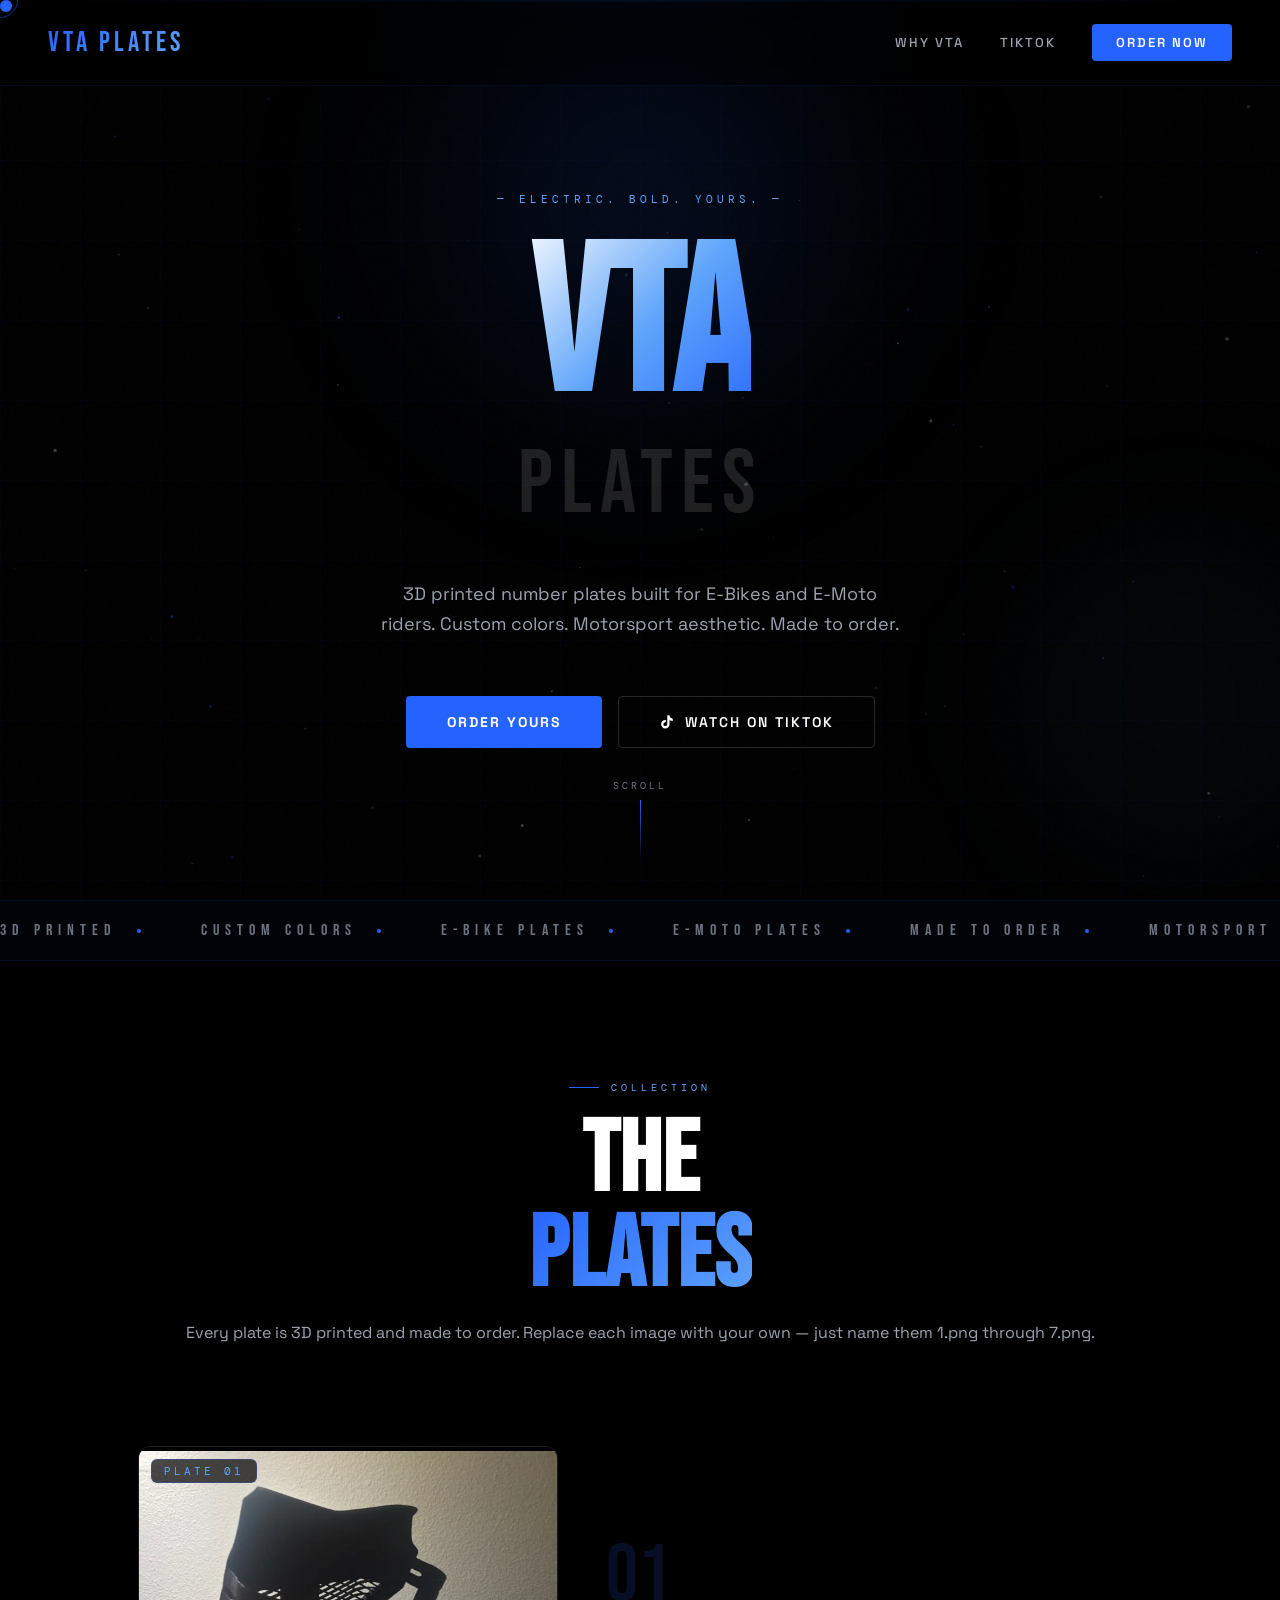
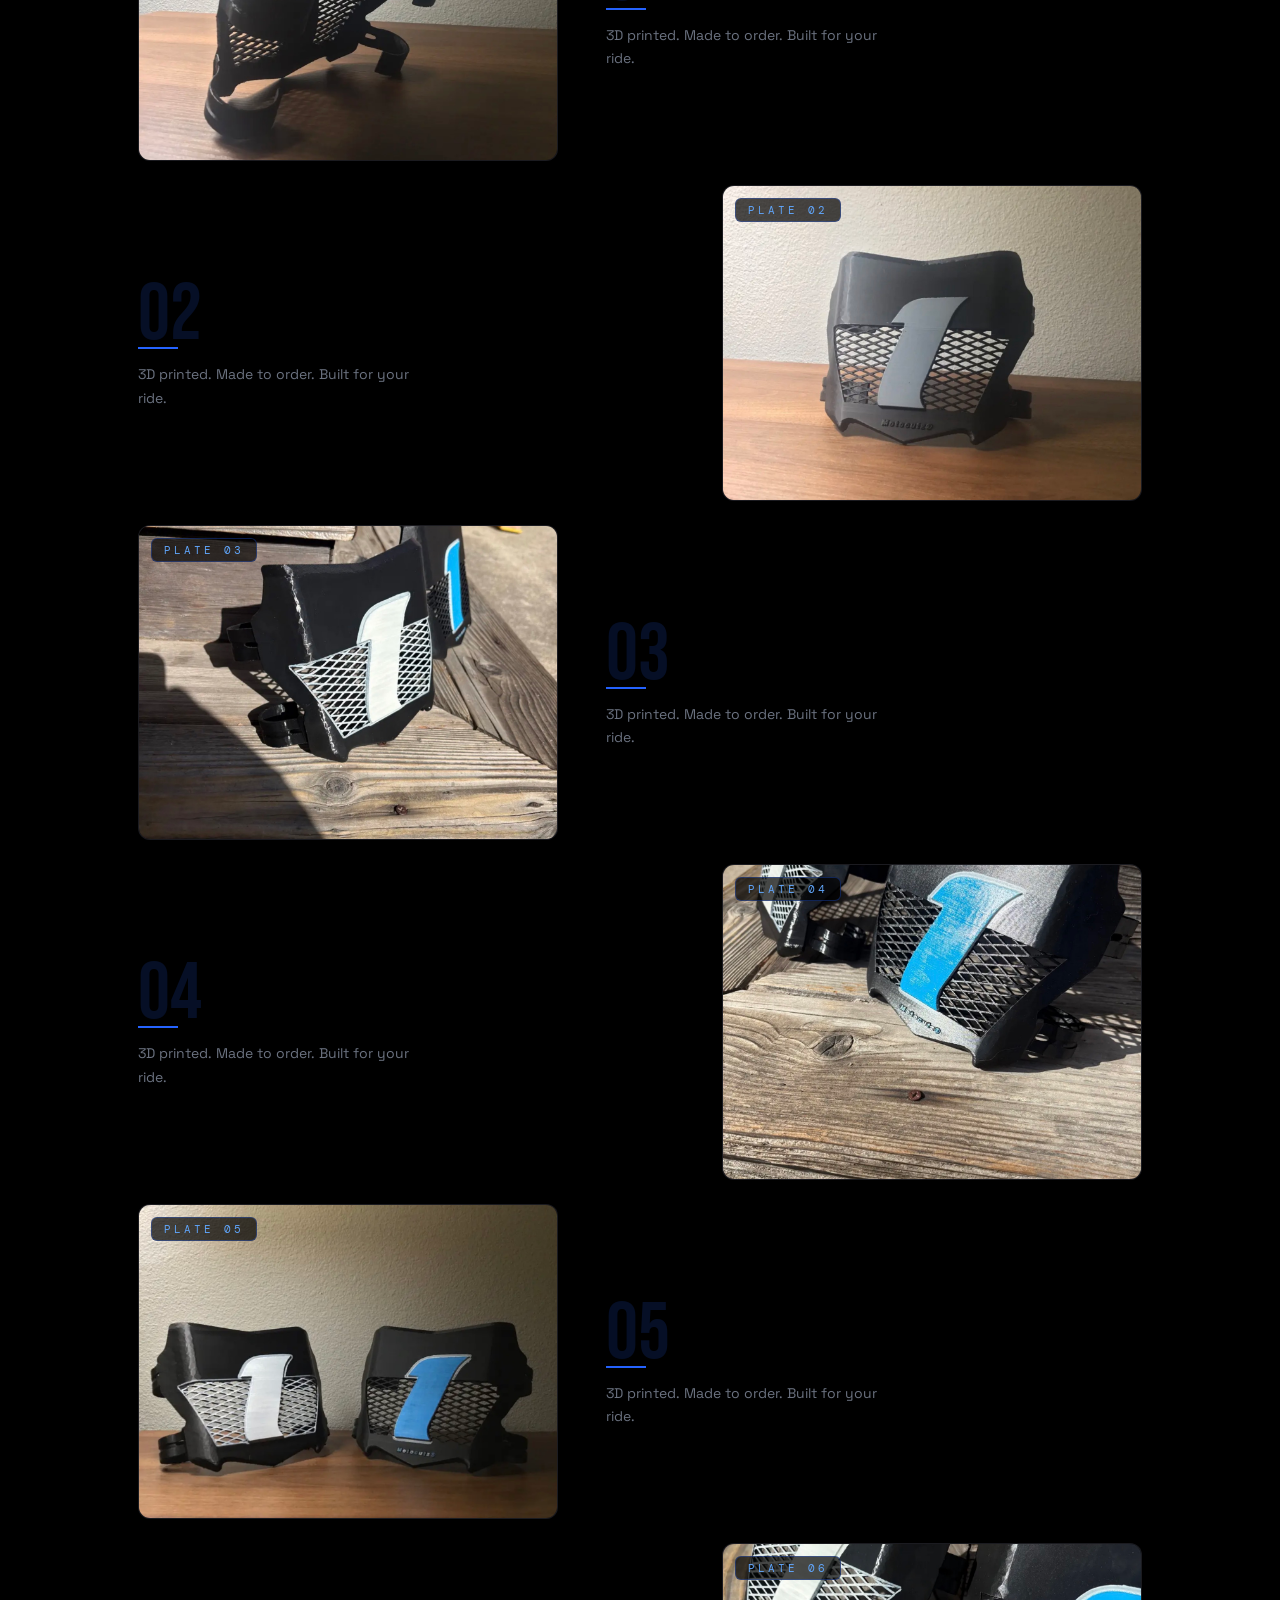
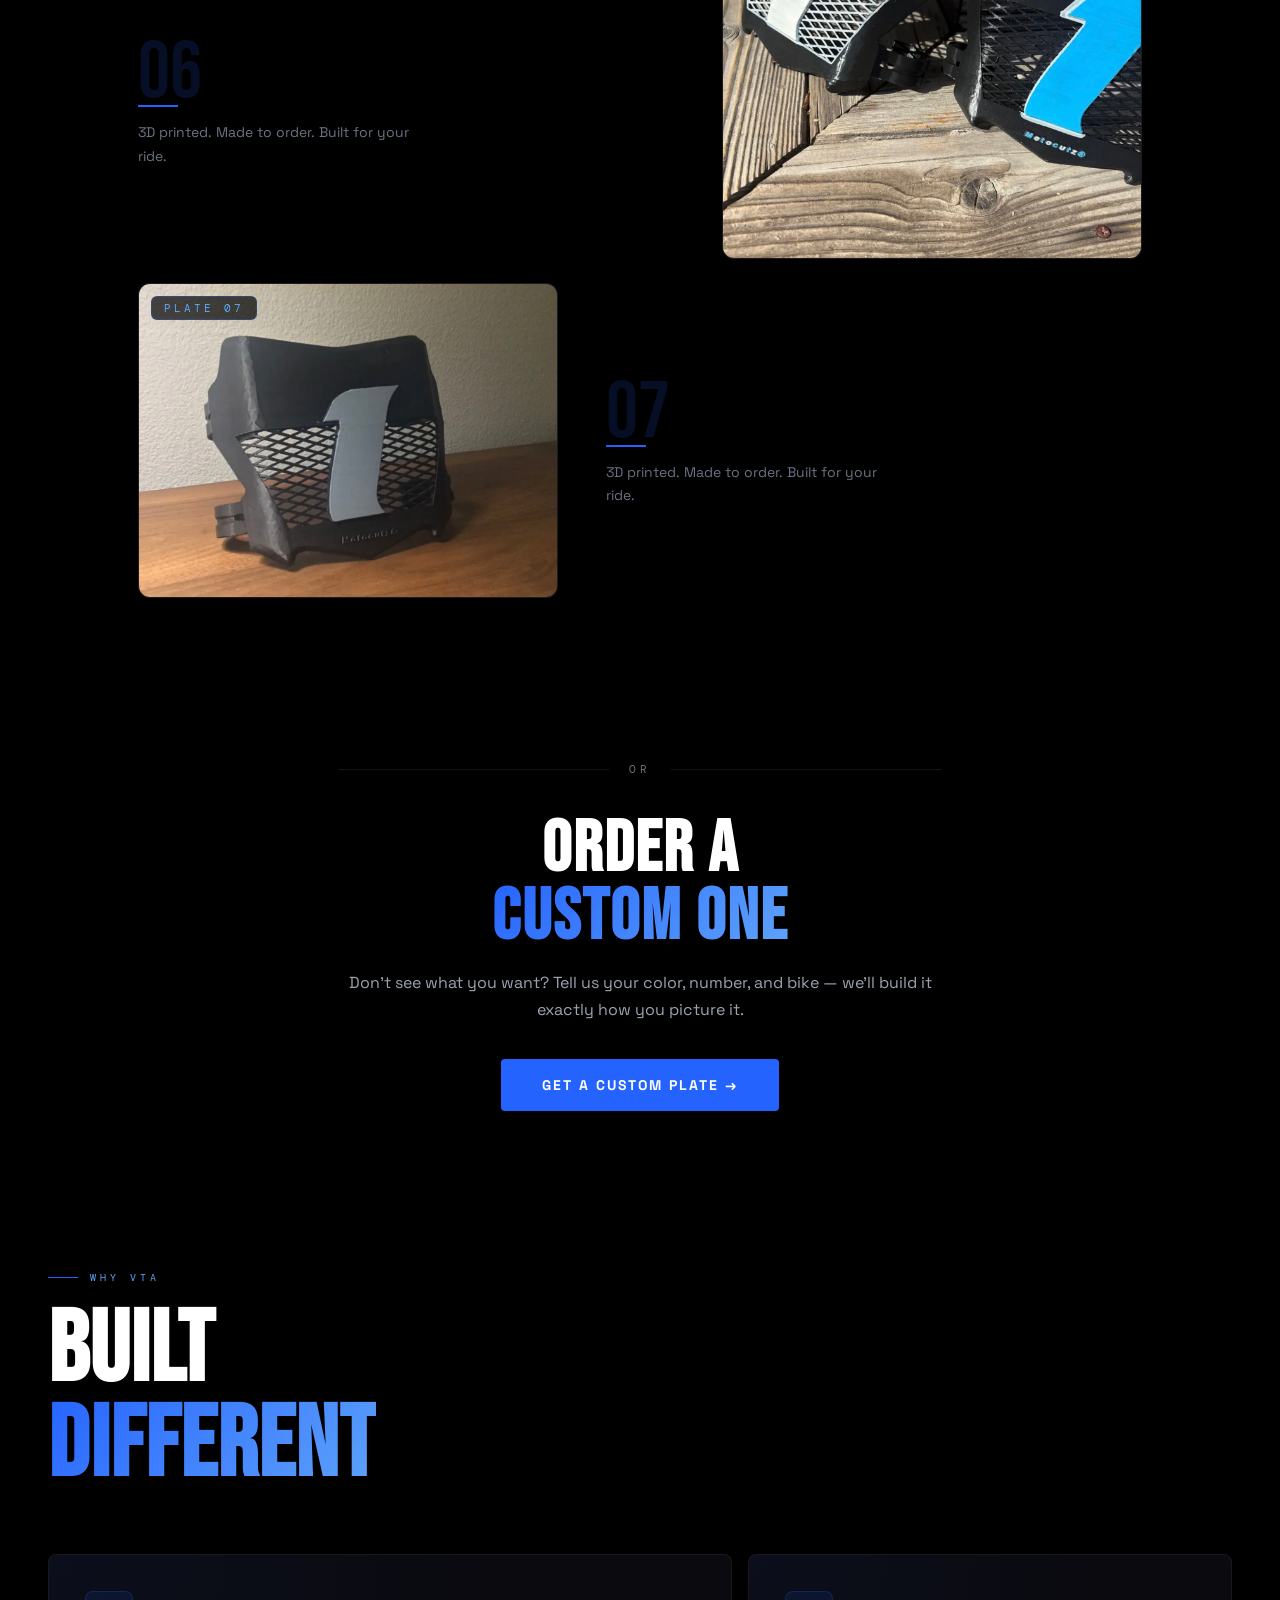
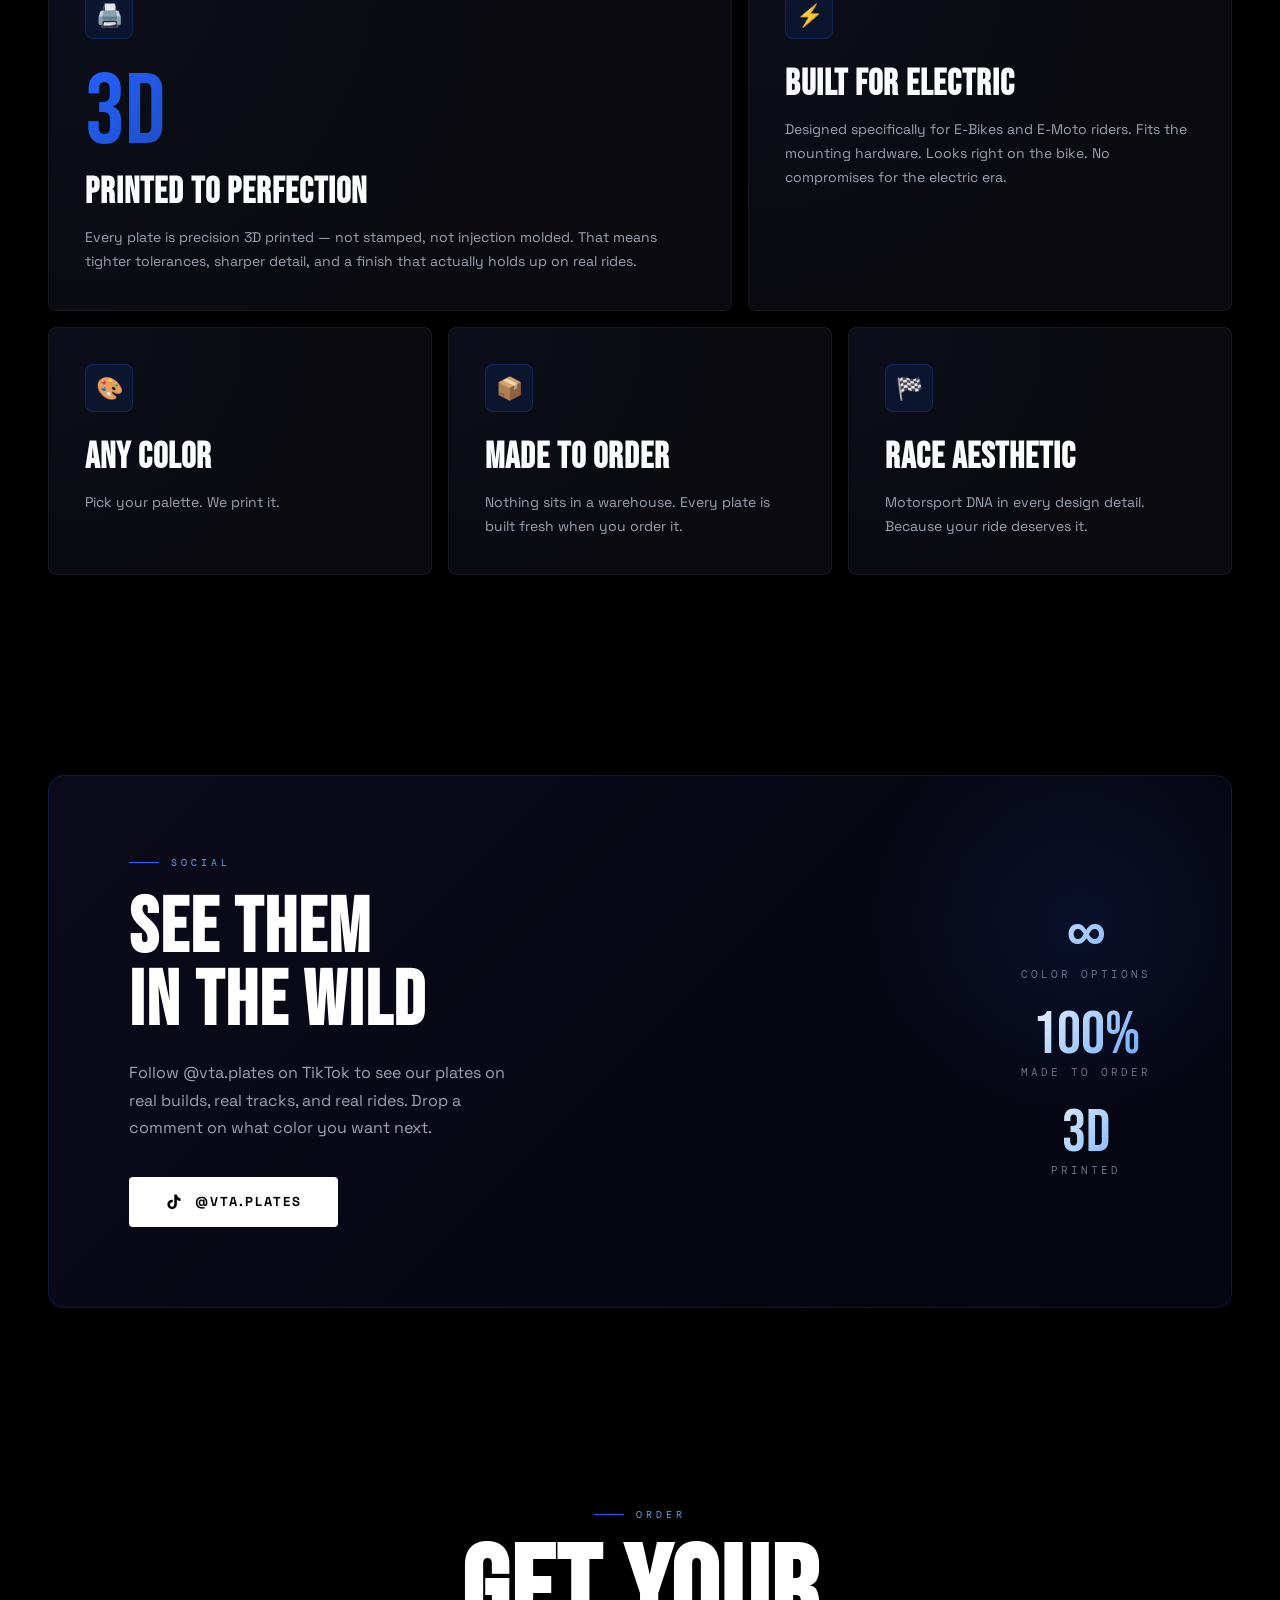
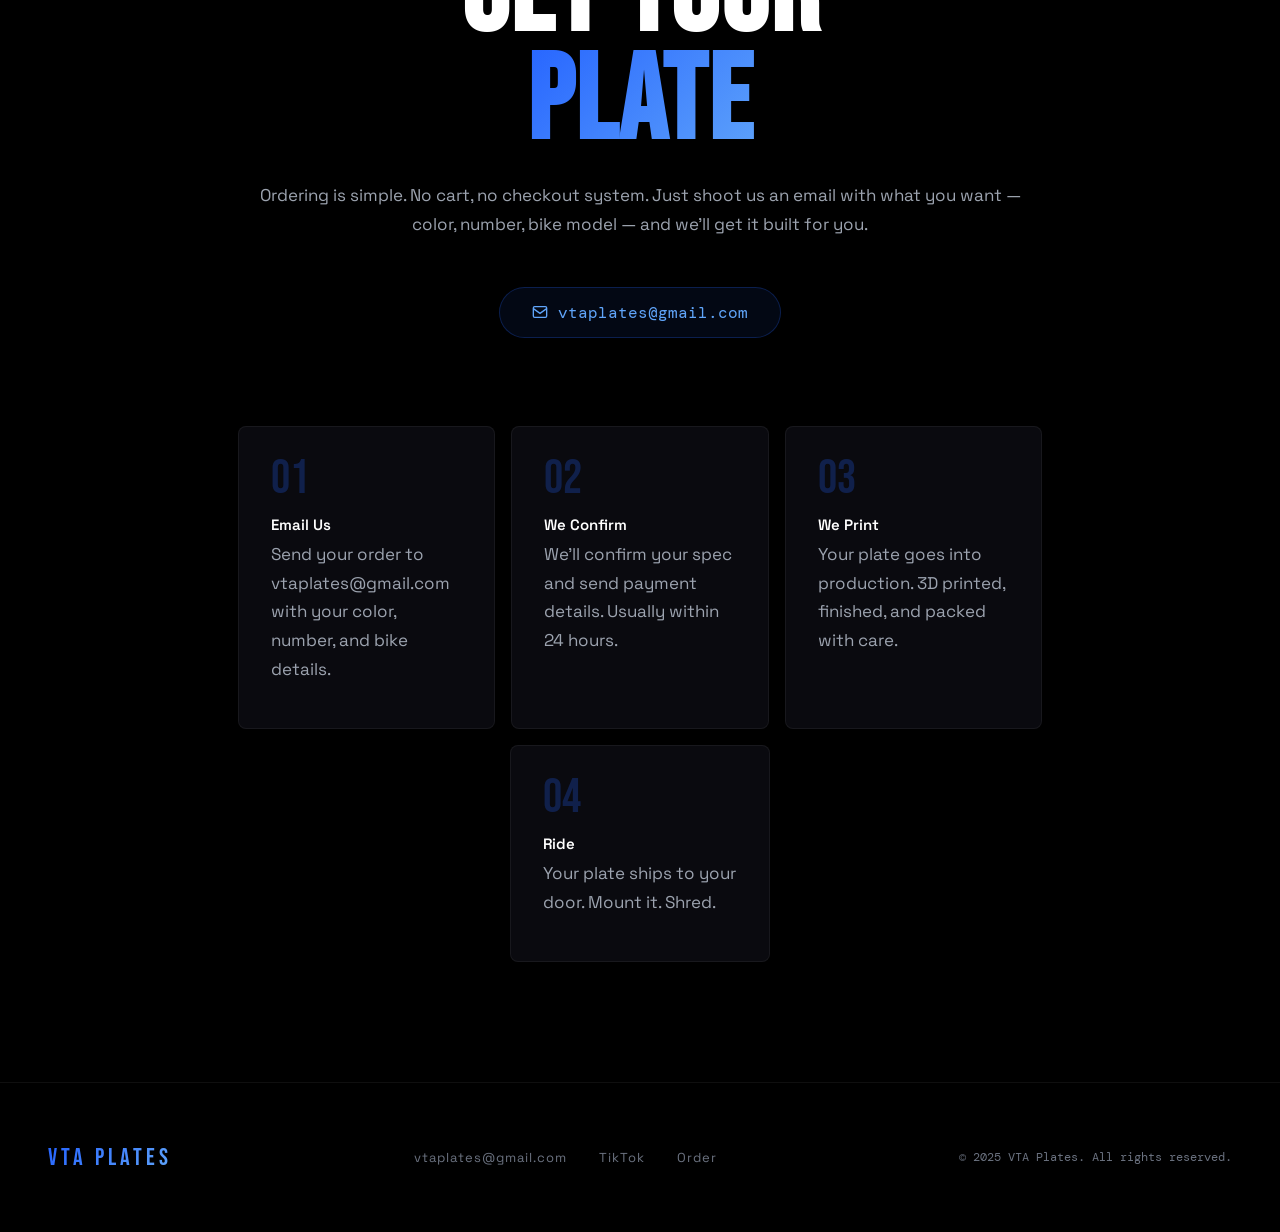
==== commit b1b94975: "Update index.html" ====
--- a/index.html
+++ b/index.html
@@ -768,7 +768,7 @@
 
     <div class="plate-drop-item" data-index="0">
       <div class="plate-img-wrap">
-        <img src="1.png" alt="Plate 1" onerror="this.parentElement.innerHTML='<div class=\'plate-img-placeholder\'><svg width=\'60\' height=\'60\' viewBox=\'0 0 60 60\' fill=\'none\'><rect x=\'4\' y=\'4\' width=\'52\' height=\'52\' rx=\'6\' stroke=\'rgba(37,99,255,0.3)\' stroke-width=\'1\'/><text x=\'30\' y=\'38\' text-anchor=\'middle\' fill=\'rgba(37,99,255,0.4)\' font-family=\'Bebas Neue,sans-serif\' font-size=\'28\'>1</text></svg></div><span class=\'plate-num-badge\'>Plate 01</span>'">
+        <img src="IMG_2457.jpeg" alt="Plate 1" onerror="this.parentElement.innerHTML='<div class=\'plate-img-placeholder\'><svg width=\'60\' height=\'60\' viewBox=\'0 0 60 60\' fill=\'none\'><rect x=\'4\' y=\'4\' width=\'52\' height=\'52\' rx=\'6\' stroke=\'rgba(37,99,255,0.3)\' stroke-width=\'1\'/><text x=\'30\' y=\'38\' text-anchor=\'middle\' fill=\'rgba(37,99,255,0.4)\' font-family=\'Bebas Neue,sans-serif\' font-size=\'28\'>1</text></svg></div><span class=\'plate-num-badge\'>Plate 01</span>'">
         <span class="plate-num-badge">Plate 01</span>
       </div>
       <div class="plate-meta">
@@ -780,7 +780,7 @@
 
     <div class="plate-drop-item" data-index="1">
       <div class="plate-img-wrap">
-        <img src="2.png" alt="Plate 2" onerror="this.parentElement.innerHTML='<div class=\'plate-img-placeholder\'><svg width=\'60\' height=\'60\' viewBox=\'0 0 60 60\' fill=\'none\'><rect x=\'4\' y=\'4\' width=\'52\' height=\'52\' rx=\'6\' stroke=\'rgba(37,99,255,0.3)\' stroke-width=\'1\'/><text x=\'30\' y=\'38\' text-anchor=\'middle\' fill=\'rgba(37,99,255,0.4)\' font-family=\'Bebas Neue,sans-serif\' font-size=\'28\'>2</text></svg></div><span class=\'plate-num-badge\'>Plate 02</span>'">
+        <img src="IMG_2458.jpeg" alt="Plate 2" onerror="this.parentElement.innerHTML='<div class=\'plate-img-placeholder\'><svg width=\'60\' height=\'60\' viewBox=\'0 0 60 60\' fill=\'none\'><rect x=\'4\' y=\'4\' width=\'52\' height=\'52\' rx=\'6\' stroke=\'rgba(37,99,255,0.3)\' stroke-width=\'1\'/><text x=\'30\' y=\'38\' text-anchor=\'middle\' fill=\'rgba(37,99,255,0.4)\' font-family=\'Bebas Neue,sans-serif\' font-size=\'28\'>2</text></svg></div><span class=\'plate-num-badge\'>Plate 02</span>'">
         <span class="plate-num-badge">Plate 02</span>
       </div>
       <div class="plate-meta">
@@ -792,7 +792,7 @@
 
     <div class="plate-drop-item" data-index="2">
       <div class="plate-img-wrap">
-        <img src="3.png" alt="Plate 3" onerror="this.parentElement.innerHTML='<div class=\'plate-img-placeholder\'><svg width=\'60\' height=\'60\' viewBox=\'0 0 60 60\' fill=\'none\'><rect x=\'4\' y=\'4\' width=\'52\' height=\'52\' rx=\'6\' stroke=\'rgba(37,99,255,0.3)\' stroke-width=\'1\'/><text x=\'30\' y=\'38\' text-anchor=\'middle\' fill=\'rgba(37,99,255,0.4)\' font-family=\'Bebas Neue,sans-serif\' font-size=\'28\'>3</text></svg></div><span class=\'plate-num-badge\'>Plate 03</span>'">
+        <img src="IMG_2462.jpeg" alt="Plate 3" onerror="this.parentElement.innerHTML='<div class=\'plate-img-placeholder\'><svg width=\'60\' height=\'60\' viewBox=\'0 0 60 60\' fill=\'none\'><rect x=\'4\' y=\'4\' width=\'52\' height=\'52\' rx=\'6\' stroke=\'rgba(37,99,255,0.3)\' stroke-width=\'1\'/><text x=\'30\' y=\'38\' text-anchor=\'middle\' fill=\'rgba(37,99,255,0.4)\' font-family=\'Bebas Neue,sans-serif\' font-size=\'28\'>3</text></svg></div><span class=\'plate-num-badge\'>Plate 03</span>'">
         <span class="plate-num-badge">Plate 03</span>
       </div>
       <div class="plate-meta">
@@ -804,7 +804,7 @@
 
     <div class="plate-drop-item" data-index="3">
       <div class="plate-img-wrap">
-        <img src="4.png" alt="Plate 4" onerror="this.parentElement.innerHTML='<div class=\'plate-img-placeholder\'><svg width=\'60\' height=\'60\' viewBox=\'0 0 60 60\' fill=\'none\'><rect x=\'4\' y=\'4\' width=\'52\' height=\'52\' rx=\'6\' stroke=\'rgba(37,99,255,0.3)\' stroke-width=\'1\'/><text x=\'30\' y=\'38\' text-anchor=\'middle\' fill=\'rgba(37,99,255,0.4)\' font-family=\'Bebas Neue,sans-serif\' font-size=\'28\'>4</text></svg></div><span class=\'plate-num-badge\'>Plate 04</span>'">
+        <img src="IMG_2463.jpeg" alt="Plate 4" onerror="this.parentElement.innerHTML='<div class=\'plate-img-placeholder\'><svg width=\'60\' height=\'60\' viewBox=\'0 0 60 60\' fill=\'none\'><rect x=\'4\' y=\'4\' width=\'52\' height=\'52\' rx=\'6\' stroke=\'rgba(37,99,255,0.3)\' stroke-width=\'1\'/><text x=\'30\' y=\'38\' text-anchor=\'middle\' fill=\'rgba(37,99,255,0.4)\' font-family=\'Bebas Neue,sans-serif\' font-size=\'28\'>4</text></svg></div><span class=\'plate-num-badge\'>Plate 04</span>'">
         <span class="plate-num-badge">Plate 04</span>
       </div>
       <div class="plate-meta">
@@ -816,7 +816,7 @@
 
     <div class="plate-drop-item" data-index="4">
       <div class="plate-img-wrap">
-        <img src="5.png" alt="Plate 5" onerror="this.parentElement.innerHTML='<div class=\'plate-img-placeholder\'><svg width=\'60\' height=\'60\' viewBox=\'0 0 60 60\' fill=\'none\'><rect x=\'4\' y=\'4\' width=\'52\' height=\'52\' rx=\'6\' stroke=\'rgba(37,99,255,0.3)\' stroke-width=\'1\'/><text x=\'30\' y=\'38\' text-anchor=\'middle\' fill=\'rgba(37,99,255,0.4)\' font-family=\'Bebas Neue,sans-serif\' font-size=\'28\'>5</text></svg></div><span class=\'plate-num-badge\'>Plate 05</span>'">
+        <img src="IMG_2459.jpeg" alt="Plate 5" onerror="this.parentElement.innerHTML='<div class=\'plate-img-placeholder\'><svg width=\'60\' height=\'60\' viewBox=\'0 0 60 60\' fill=\'none\'><rect x=\'4\' y=\'4\' width=\'52\' height=\'52\' rx=\'6\' stroke=\'rgba(37,99,255,0.3)\' stroke-width=\'1\'/><text x=\'30\' y=\'38\' text-anchor=\'middle\' fill=\'rgba(37,99,255,0.4)\' font-family=\'Bebas Neue,sans-serif\' font-size=\'28\'>5</text></svg></div><span class=\'plate-num-badge\'>Plate 05</span>'">
         <span class="plate-num-badge">Plate 05</span>
       </div>
       <div class="plate-meta">
@@ -828,7 +828,7 @@
 
     <div class="plate-drop-item" data-index="5">
       <div class="plate-img-wrap">
-        <img src="6.png" alt="Plate 6" onerror="this.parentElement.innerHTML='<div class=\'plate-img-placeholder\'><svg width=\'60\' height=\'60\' viewBox=\'0 0 60 60\' fill=\'none\'><rect x=\'4\' y=\'4\' width=\'52\' height=\'52\' rx=\'6\' stroke=\'rgba(37,99,255,0.3)\' stroke-width=\'1\'/><text x=\'30\' y=\'38\' text-anchor=\'middle\' fill=\'rgba(37,99,255,0.4)\' font-family=\'Bebas Neue,sans-serif\' font-size=\'28\'>6</text></svg></div><span class=\'plate-num-badge\'>Plate 06</span>'">
+        <img src="IMG_2461.jpeg" alt="Plate 6" onerror="this.parentElement.innerHTML='<div class=\'plate-img-placeholder\'><svg width=\'60\' height=\'60\' viewBox=\'0 0 60 60\' fill=\'none\'><rect x=\'4\' y=\'4\' width=\'52\' height=\'52\' rx=\'6\' stroke=\'rgba(37,99,255,0.3)\' stroke-width=\'1\'/><text x=\'30\' y=\'38\' text-anchor=\'middle\' fill=\'rgba(37,99,255,0.4)\' font-family=\'Bebas Neue,sans-serif\' font-size=\'28\'>6</text></svg></div><span class=\'plate-num-badge\'>Plate 06</span>'">
         <span class="plate-num-badge">Plate 06</span>
       </div>
       <div class="plate-meta">
@@ -840,7 +840,7 @@
 
     <div class="plate-drop-item" data-index="6">
       <div class="plate-img-wrap">
-        <img src="7.png" alt="Plate 7" onerror="this.parentElement.innerHTML='<div class=\'plate-img-placeholder\'><svg width=\'60\' height=\'60\' viewBox=\'0 0 60 60\' fill=\'none\'><rect x=\'4\' y=\'4\' width=\'52\' height=\'52\' rx=\'6\' stroke=\'rgba(37,99,255,0.3)\' stroke-width=\'1\'/><text x=\'30\' y=\'38\' text-anchor=\'middle\' fill=\'rgba(37,99,255,0.4)\' font-family=\'Bebas Neue,sans-serif\' font-size=\'28\'>7</text></svg></div><span class=\'plate-num-badge\'>Plate 07</span>'">
+        <img src="IMG_2460.jpeg" alt="Plate 7" onerror="this.parentElement.innerHTML='<div class=\'plate-img-placeholder\'><svg width=\'60\' height=\'60\' viewBox=\'0 0 60 60\' fill=\'none\'><rect x=\'4\' y=\'4\' width=\'52\' height=\'52\' rx=\'6\' stroke=\'rgba(37,99,255,0.3)\' stroke-width=\'1\'/><text x=\'30\' y=\'38\' text-anchor=\'middle\' fill=\'rgba(37,99,255,0.4)\' font-family=\'Bebas Neue,sans-serif\' font-size=\'28\'>7</text></svg></div><span class=\'plate-num-badge\'>Plate 07</span>'">
         <span class="plate-num-badge">Plate 07</span>
       </div>
       <div class="plate-meta">
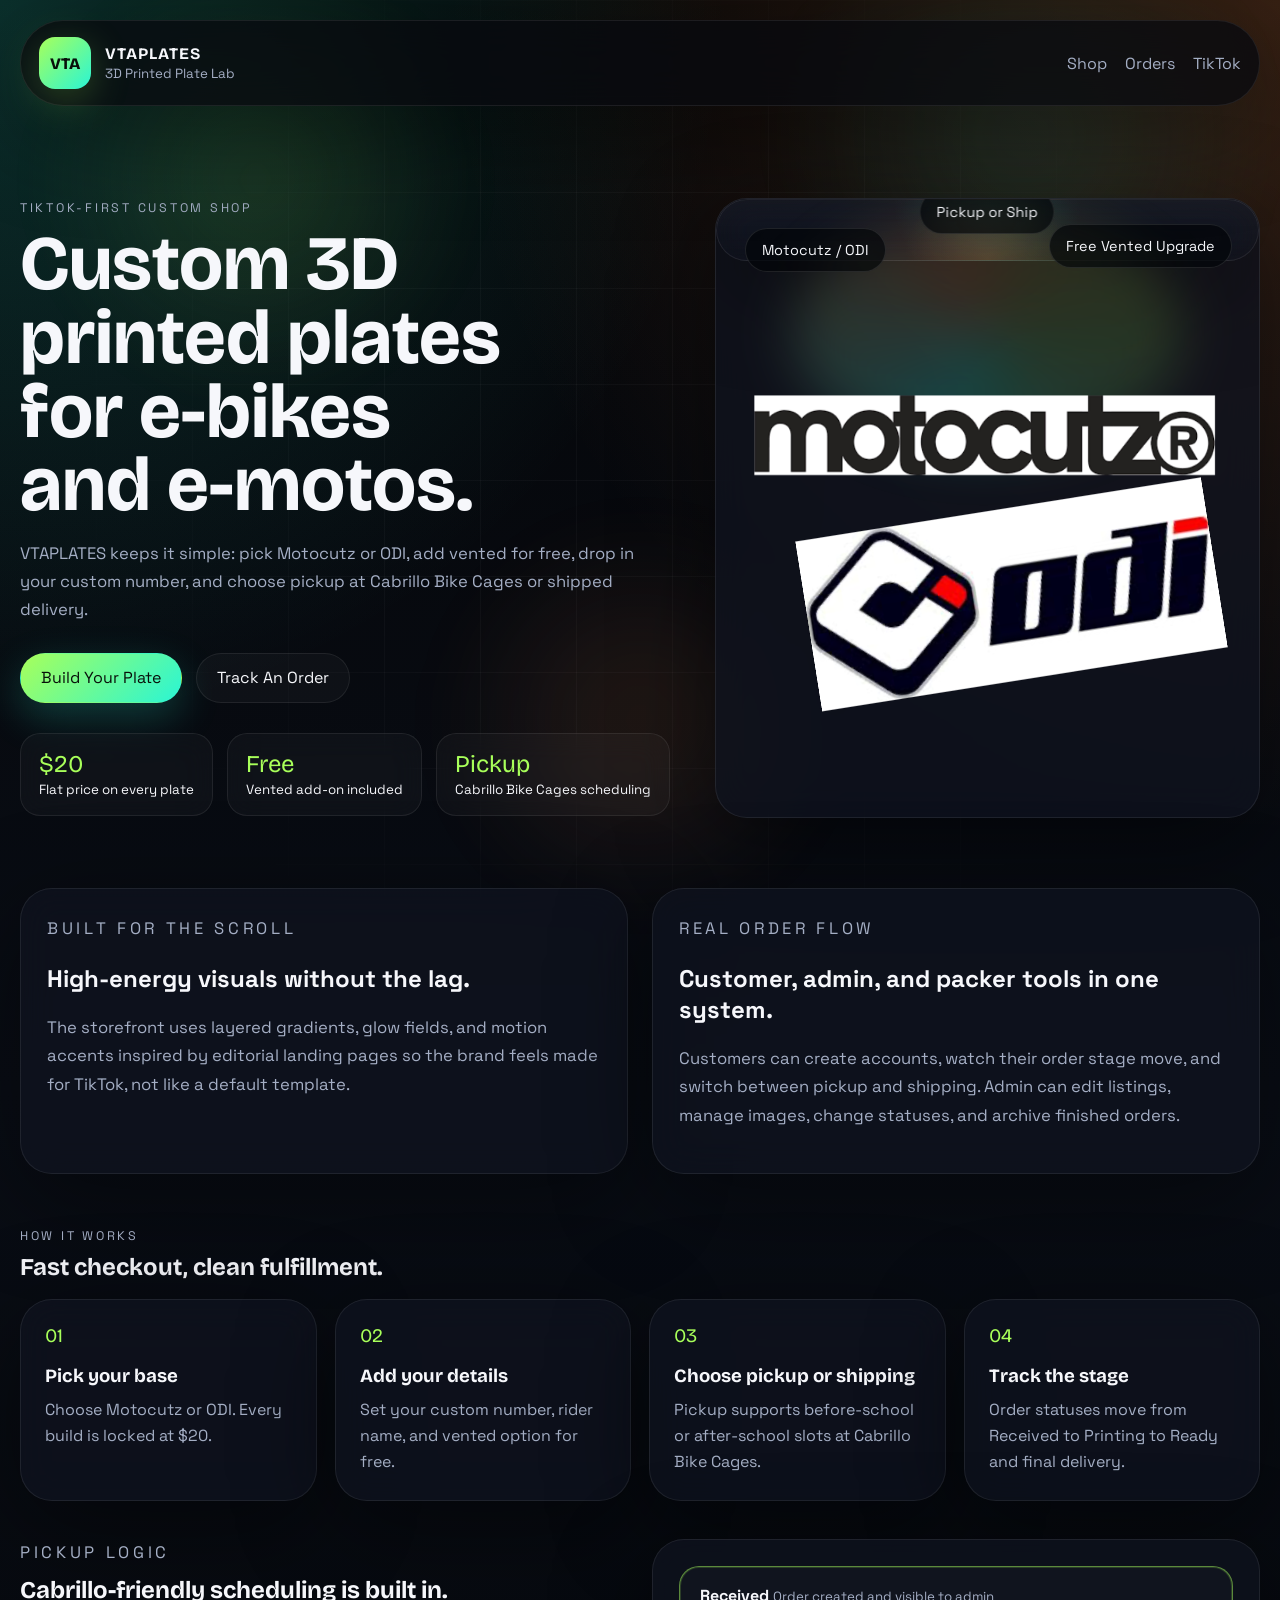
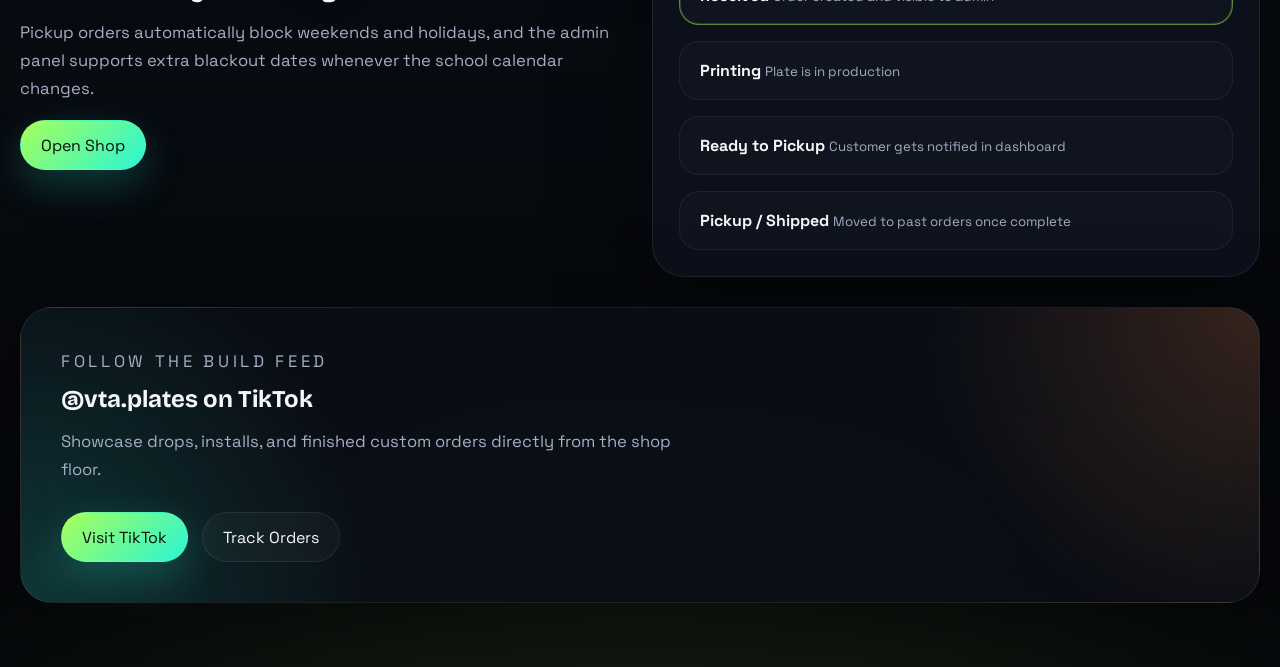
==== commit 5c973d40: "Add files via upload" ====
--- a/index.html
+++ b/index.html
@@ -1,1089 +1,189 @@
 <!DOCTYPE html>
 <html lang="en">
-<head>
-<meta charset="UTF-8">
-<meta name="viewport" content="width=device-width, initial-scale=1.0">
-<title>VTA PLATES — 3D Printed Plates for E-Bikes & E-Moto</title>
-<style>
-  @import url('https://fonts.googleapis.com/css2?family=Bebas+Neue&family=Space+Grotesk:wght@300;400;500;600;700&family=DM+Mono:wght@400;500&display=swap');
+  <head>
+    <meta charset="UTF-8" />
+    <meta name="viewport" content="width=device-width, initial-scale=1.0" />
+    <title>VTAPLATES | 3D Printed Plates for E-Bikes & E-Motos</title>
+    <meta
+      name="description"
+      content="VTAPLATES makes custom 3D printed plates for e-bikes and e-motos with Motocutz or ODI bases, free vented add-ons, pickup at Cabrillo Bike Cages, and shipped orders."
+    />
+    <link rel="preconnect" href="https://fonts.googleapis.com" />
+    <link rel="preconnect" href="https://fonts.gstatic.com" crossorigin />
+    <link
+      href="https://fonts.googleapis.com/css2?family=Bebas+Neue&family=Bricolage+Grotesque:wght@400;500;600;700;800&family=Space+Grotesk:wght@400;500;700&display=swap"
+      rel="stylesheet"
+    />
+    <link rel="stylesheet" href="./assets/styles.css" />
+    <script src="./assets/config.js"></script>
+    <script type="module" src="./assets/js/site.js"></script>
+  </head>
+  <body data-page="home">
+    <div class="site-shell">
+      <header class="topbar">
+        <a class="brand" href="./index.html">
+          <span class="brand-mark">VTA</span>
+          <span class="brand-copy">
+            <strong>VTAPLATES</strong>
+            <small>3D Printed Plate Lab</small>
+          </span>
+        </a>
 
-  :root {
-    --black: #000000;
-    --deep: #050508;
-    --panel: #0a0a0f;
-    --blue: #2563ff;
-    --blue-light: #60a5fa;
-    --blue-glow: rgba(37,99,255,0.35);
-    --white: #ffffff;
-    --gray: #6b7280;
-    --gray-light: #9ca3af;
-    --accent: #2563ff;
-  }
+        <nav class="nav">
+          <a href="./shop.html">Shop</a>
+          <a href="./account.html">Orders</a>
+          <a href="https://tiktok.com/@vta.plates" target="_blank" rel="noreferrer" data-config-link="tiktok">TikTok</a>
+        </nav>
+      </header>
 
-  *, *::before, *::after { margin: 0; padding: 0; box-sizing: border-box; }
+      <main>
+        <section class="hero hero-home">
+          <div class="hero-copy reveal">
+            <p class="eyebrow">TikTok-first custom shop</p>
+            <h1>Custom 3D printed plates for e-bikes and e-motos.</h1>
+            <p class="lede">
+              VTAPLATES keeps it simple: pick Motocutz or ODI, add vented for free,
+              drop in your custom number, and choose pickup at Cabrillo Bike Cages
+              or shipped delivery.
+            </p>
 
-  html { scroll-behavior: smooth; }
+            <div class="hero-actions">
+              <a class="button button-primary" href="./shop.html">Build Your Plate</a>
+              <a class="button button-secondary" href="./account.html">Track An Order</a>
+            </div>
 
-  body {
-    background: var(--black);
-    color: var(--white);
-    font-family: 'Space Grotesk', sans-serif;
-    overflow-x: hidden;
-    cursor: none;
-  }
+            <div class="stat-row">
+              <article class="stat-card">
+                <span>$20</span>
+                <small>Flat price on every plate</small>
+              </article>
+              <article class="stat-card">
+                <span>Free</span>
+                <small>Vented add-on included</small>
+              </article>
+              <article class="stat-card">
+                <span>Pickup</span>
+                <small>Cabrillo Bike Cages scheduling</small>
+              </article>
+            </div>
+          </div>
 
-  /* CUSTOM CURSOR */
-  .cursor {
-    width: 12px; height: 12px;
-    background: var(--blue);
-    border-radius: 50%;
-    position: fixed; top: 0; left: 0;
-    pointer-events: none; z-index: 9999;
-    transition: transform 0.1s ease;
-    mix-blend-mode: screen;
-  }
-  .cursor-ring {
-    width: 36px; height: 36px;
-    border: 1px solid rgba(37,99,255,0.5);
-    border-radius: 50%;
-    position: fixed; top: 0; left: 0;
-    pointer-events: none; z-index: 9998;
-    transition: transform 0.15s ease, width 0.2s, height 0.2s;
-  }
-  .cursor.hover { transform: scale(3); }
-  .cursor-ring.hover { width: 60px; height: 60px; border-color: var(--blue); }
+          <div class="hero-visual reveal">
+            <div class="plate-stage">
+              <div class="plate-glow"></div>
+              <div class="plate-float plate-primary">
+                <img src="./assets/images/plate-motocutz.svg" alt="Motocutz plate preview" data-config-src="/assets/images/plate-motocutz.svg" />
+              </div>
+              <div class="plate-float plate-secondary">
+                <img src="./assets/images/plate-odi.svg" alt="ODI plate preview" data-config-src="/assets/images/plate-odi.svg" />
+              </div>
 
-  /* CANVAS PARTICLES */
-  #particles { position: fixed; top: 0; left: 0; width: 100%; height: 100%; z-index: 0; pointer-events: none; }
+              <div class="floating-chip chip-top">Motocutz / ODI</div>
+              <div class="floating-chip chip-right">Free Vented Upgrade</div>
+              <div class="floating-chip chip-bottom">Pickup or Ship</div>
+            </div>
+          </div>
+        </section>
 
-  /* NAV */
-  nav {
-    position: fixed; top: 0; left: 0; right: 0; z-index: 100;
-    padding: 24px 48px;
-    display: flex; align-items: center; justify-content: space-between;
-    backdrop-filter: blur(20px);
-    background: rgba(0,0,0,0.4);
-    border-bottom: 1px solid rgba(37,99,255,0.1);
-  }
-  .nav-logo {
-    font-family: 'Bebas Neue', sans-serif;
-    font-size: 28px;
-    letter-spacing: 4px;
-    background: linear-gradient(135deg, #2563ff, #60a5fa);
-    -webkit-background-clip: text;
-    -webkit-text-fill-color: transparent;
-    background-clip: text;
-  }
-  .nav-links { display: flex; gap: 36px; align-items: center; }
-  .nav-links a {
-    color: var(--gray-light); text-decoration: none;
-    font-size: 13px; letter-spacing: 2px; text-transform: uppercase;
-    font-weight: 500; transition: color 0.2s;
-  }
-  .nav-links a:hover { color: var(--white); }
-  .nav-cta {
-    background: var(--blue); color: white !important;
-    padding: 10px 24px; border-radius: 4px;
-    font-weight: 600 !important;
-    transition: background 0.2s !important;
-  }
-  .nav-cta:hover { background: #1d4fd8 !important; color: white !important; }
+        <section class="grid-section reveal">
+          <article class="glass-card feature-card">
+            <p class="eyebrow">Built for the scroll</p>
+            <h2>High-energy visuals without the lag.</h2>
+            <p>
+              The storefront uses layered gradients, glow fields, and motion accents
+              inspired by editorial landing pages so the brand feels made for TikTok,
+              not like a default template.
+            </p>
+          </article>
 
-  /* HERO */
-  .hero {
-    min-height: 100vh;
-    display: flex; flex-direction: column;
-    align-items: center; justify-content: center;
-    position: relative; z-index: 1;
-    padding: 120px 48px 80px;
-    text-align: center;
-    overflow: hidden;
-  }
-  .hero-eyebrow {
-    font-family: 'DM Mono', monospace;
-    font-size: 11px; letter-spacing: 4px;
-    color: var(--blue-light);
-    text-transform: uppercase;
-    margin-bottom: 32px;
-    opacity: 0;
-    animation: fadeUp 0.8s 0.2s forwards;
-  }
-  .hero-title {
-    font-family: 'Bebas Neue', sans-serif;
-    font-size: clamp(80px, 16vw, 220px);
-    line-height: 0.9;
-    letter-spacing: -2px;
-    margin-bottom: 8px;
-    opacity: 0;
-    animation: fadeUp 0.8s 0.4s forwards;
-  }
-  .hero-title span {
-    background: linear-gradient(135deg, #fff 0%, #60a5fa 50%, #2563ff 100%);
-    -webkit-background-clip: text;
-    -webkit-text-fill-color: transparent;
-    background-clip: text;
-  }
-  .hero-sub {
-    font-family: 'Bebas Neue', sans-serif;
-    font-size: clamp(40px, 7vw, 100px);
-    letter-spacing: 8px;
-    color: rgba(255,255,255,0.12);
-    margin-bottom: 40px;
-    opacity: 0;
-    animation: fadeUp 0.8s 0.5s forwards;
-  }
-  .hero-desc {
-    font-size: 18px; color: var(--gray-light);
-    max-width: 520px; line-height: 1.7;
-    margin: 0 auto 56px;
-    opacity: 0;
-    animation: fadeUp 0.8s 0.6s forwards;
-  }
-  .hero-btns {
-    display: flex; gap: 16px; justify-content: center; flex-wrap: wrap;
-    opacity: 0;
-    animation: fadeUp 0.8s 0.7s forwards;
-  }
-  .btn-primary {
-    background: var(--blue);
-    color: white; text-decoration: none;
-    padding: 16px 40px;
-    font-size: 14px; font-weight: 700;
-    letter-spacing: 2px; text-transform: uppercase;
-    border-radius: 4px;
-    transition: all 0.3s;
-    border: 1px solid transparent;
-    display: inline-block;
-  }
-  .btn-primary:hover {
-    background: transparent;
-    border-color: var(--blue);
-    color: var(--blue-light);
-    box-shadow: 0 0 30px var(--blue-glow);
-  }
-  .btn-secondary {
-    background: transparent;
-    color: var(--white); text-decoration: none;
-    padding: 16px 40px;
-    font-size: 14px; font-weight: 600;
-    letter-spacing: 2px; text-transform: uppercase;
-    border-radius: 4px;
-    border: 1px solid rgba(255,255,255,0.15);
-    transition: all 0.3s;
-    display: inline-flex; align-items: center; gap: 10px;
-  }
-  .btn-secondary:hover { border-color: rgba(255,255,255,0.4); }
-  .btn-secondary svg { transition: transform 0.2s; }
-  .btn-secondary:hover svg { transform: translateX(3px); }
+          <article class="glass-card feature-card">
+            <p class="eyebrow">Real order flow</p>
+            <h2>Customer, admin, and packer tools in one system.</h2>
+            <p>
+              Customers can create accounts, watch their order stage move, and switch
+              between pickup and shipping. Admin can edit listings, manage images,
+              change statuses, and archive finished orders.
+            </p>
+          </article>
+        </section>
 
-  /* GLOW ORBS */
-  .glow-orb {
-    position: absolute; border-radius: 50%;
-    filter: blur(80px); pointer-events: none;
-  }
-  .orb-1 {
-    width: 600px; height: 600px;
-    background: radial-gradient(circle, rgba(37,99,255,0.15) 0%, transparent 70%);
-    top: -100px; left: 50%; transform: translateX(-50%);
-    animation: pulse 6s infinite;
-  }
-  .orb-2 {
-    width: 400px; height: 400px;
-    background: radial-gradient(circle, rgba(96,165,250,0.08) 0%, transparent 70%);
-    bottom: 0; right: -100px;
-    animation: pulse 8s 2s infinite;
-  }
+        <section class="content-band reveal">
+          <div class="section-heading">
+            <p class="eyebrow">How it works</p>
+            <h2>Fast checkout, clean fulfillment.</h2>
+          </div>
 
-  /* SCROLL INDICATOR */
-  .scroll-indicator {
-    position: absolute; bottom: 40px; left: 50%; transform: translateX(-50%);
-    display: flex; flex-direction: column; align-items: center; gap: 8px;
-    opacity: 0;
-    animation: fadeIn 1s 1.5s forwards;
-  }
-  .scroll-indicator span {
-    font-size: 10px; letter-spacing: 3px;
-    text-transform: uppercase; color: var(--gray);
-    font-family: 'DM Mono', monospace;
-  }
-  .scroll-line {
-    width: 1px; height: 60px;
-    background: linear-gradient(to bottom, var(--blue), transparent);
-    animation: scrollPulse 2s infinite;
-  }
+          <div class="step-grid">
+            <article class="step-card">
+              <span>01</span>
+              <h3>Pick your base</h3>
+              <p>Choose Motocutz or ODI. Every build is locked at $20.</p>
+            </article>
+            <article class="step-card">
+              <span>02</span>
+              <h3>Add your details</h3>
+              <p>Set your custom number, rider name, and vented option for free.</p>
+            </article>
+            <article class="step-card">
+              <span>03</span>
+              <h3>Choose pickup or shipping</h3>
+              <p>Pickup supports before-school or after-school slots at Cabrillo Bike Cages.</p>
+            </article>
+            <article class="step-card">
+              <span>04</span>
+              <h3>Track the stage</h3>
+              <p>Order statuses move from Received to Printing to Ready and final delivery.</p>
+            </article>
+          </div>
+        </section>
 
-  /* MARQUEE */
-  .marquee-section {
-    position: relative; z-index: 1;
-    padding: 20px 0;
-    border-top: 1px solid rgba(37,99,255,0.1);
-    border-bottom: 1px solid rgba(37,99,255,0.1);
-    overflow: hidden;
-    background: rgba(37,99,255,0.03);
-  }
-  .marquee-track {
-    display: flex; gap: 60px;
-    width: max-content;
-    animation: marquee 20s linear infinite;
-  }
-  .marquee-item {
-    font-family: 'Bebas Neue', sans-serif;
-    font-size: 16px; letter-spacing: 6px;
-    color: var(--gray);
-    white-space: nowrap;
-    display: flex; align-items: center; gap: 20px;
-  }
-  .marquee-dot {
-    width: 4px; height: 4px;
-    background: var(--blue); border-radius: 50%;
-  }
+        <section class="spotlight-section reveal">
+          <div class="spotlight-copy">
+            <p class="eyebrow">Pickup Logic</p>
+            <h2>Cabrillo-friendly scheduling is built in.</h2>
+            <p>
+              Pickup orders automatically block weekends and holidays, and the admin panel
+              supports extra blackout dates whenever the school calendar changes.
+            </p>
+            <a class="button button-primary" href="./shop.html">Open Shop</a>
+          </div>
 
-  /* SECTION BASE */
-  section { position: relative; z-index: 1; }
-  .section-label {
-    font-family: 'DM Mono', monospace;
-    font-size: 10px; letter-spacing: 4px; text-transform: uppercase;
-    color: var(--blue-light); margin-bottom: 20px;
-    display: flex; align-items: center; gap: 12px;
-  }
-  .section-label::before {
-    content: ''; width: 30px; height: 1px; background: var(--blue);
-  }
+          <div class="spotlight-panel glass-card">
+            <div class="timeline">
+              <div class="timeline-item active">
+                <strong>Received</strong>
+                <small>Order created and visible to admin</small>
+              </div>
+              <div class="timeline-item">
+                <strong>Printing</strong>
+                <small>Plate is in production</small>
+              </div>
+              <div class="timeline-item">
+                <strong>Ready to Pickup</strong>
+                <small>Customer gets notified in dashboard</small>
+              </div>
+              <div class="timeline-item">
+                <strong>Pickup / Shipped</strong>
+                <small>Moved to past orders once complete</small>
+              </div>
+            </div>
+          </div>
+        </section>
 
-  /* SECTION TITLE shared */
-  .section-title {
-    font-family: 'Bebas Neue', sans-serif;
-    font-size: clamp(48px, 8vw, 100px);
-    line-height: 0.95;
-    letter-spacing: 1px;
-  }
-  .section-title em {
-    font-style: normal;
-    background: linear-gradient(135deg, var(--blue), var(--blue-light));
-    -webkit-background-clip: text;
-    -webkit-text-fill-color: transparent;
-    background-clip: text;
-  }
-
-  /* PLATES DROP SECTION */
-  .plates-section {
-    padding: 120px 48px 60px;
-    max-width: 1100px; margin: 0 auto;
-    position: relative; z-index: 1;
-  }
-  .plates-header {
-    text-align: center;
-    margin-bottom: 100px;
-  }
-  .plates-header p {
-    font-size: 16px; color: var(--gray-light);
-    margin-top: 16px; line-height: 1.6;
-  }
-
-  /* Drop lane */
-  .plates-drop-lane {
-    position: relative;
-  }
-  .plate-drop-item {
-    display: flex;
-    align-items: center;
-    gap: 48px;
-    margin-bottom: 24px;
-    opacity: 0;
-    transform: translateY(-120px);
-    transition: opacity 0.6s cubic-bezier(0.22, 1, 0.36, 1),
-                transform 0.6s cubic-bezier(0.22, 1, 0.36, 1);
-  }
-  .plate-drop-item.dropped {
-    opacity: 1;
-    transform: translateY(0);
-  }
-  /* Alternate left/right */
-  .plate-drop-item:nth-child(odd) { flex-direction: row; }
-  .plate-drop-item:nth-child(even) { flex-direction: row-reverse; }
-
-  .plate-img-wrap {
-    flex: 0 0 auto;
-    width: clamp(220px, 45%, 420px);
-    border-radius: 12px;
-    overflow: hidden;
-    border: 1px solid rgba(255,255,255,0.07);
-    background: var(--panel);
-    box-shadow: 0 24px 60px rgba(0,0,0,0.6);
-    transition: box-shadow 0.4s, border-color 0.4s;
-    position: relative;
-  }
-  .plate-img-wrap:hover {
-    border-color: rgba(37,99,255,0.35);
-    box-shadow: 0 30px 80px rgba(37,99,255,0.18);
-  }
-  .plate-img-wrap img {
-    width: 100%; display: block;
-    object-fit: cover; aspect-ratio: 4/3;
-  }
-  /* Placeholder when no image yet */
-  .plate-img-placeholder {
-    width: 100%; aspect-ratio: 4/3;
-    background: linear-gradient(135deg, #0d0d18, #111120);
-    display: flex; align-items: center; justify-content: center;
-  }
-  .plate-num-badge {
-    position: absolute; top: 12px; left: 12px;
-    background: rgba(0,0,0,0.7);
-    border: 1px solid rgba(37,99,255,0.3);
-    border-radius: 6px;
-    padding: 4px 12px;
-    font-family: 'DM Mono', monospace;
-    font-size: 11px; letter-spacing: 3px;
-    color: var(--blue-light);
-    text-transform: uppercase;
-  }
-  .plate-meta {
-    flex: 1;
-  }
-  .plate-index {
-    font-family: 'Bebas Neue', sans-serif;
-    font-size: 80px; line-height: 1;
-    color: rgba(37,99,255,0.15);
-    margin-bottom: -8px;
-  }
-  .plate-label {
-    font-family: 'Bebas Neue', sans-serif;
-    font-size: 28px; letter-spacing: 3px;
-    color: var(--white);
-    margin-bottom: 10px;
-  }
-  .plate-meta-line {
-    width: 40px; height: 2px;
-    background: var(--blue);
-    margin-bottom: 14px;
-  }
-  .plate-desc-text {
-    font-size: 14px; color: var(--gray);
-    line-height: 1.7; max-width: 280px;
-  }
-
-  /* CUSTOM CTA block */
-  .plates-custom-cta {
-    text-align: center;
-    padding: 80px 48px;
-    position: relative; z-index: 1;
-    max-width: 700px; margin: 0 auto;
-    opacity: 0; transform: translateY(40px);
-    transition: opacity 0.8s ease, transform 0.8s ease;
-  }
-  .plates-custom-cta.visible {
-    opacity: 1; transform: translateY(0);
-  }
-  .custom-divider {
-    display: flex; align-items: center; gap: 20px;
-    margin-bottom: 40px;
-  }
-  .custom-divider-line { flex: 1; height: 1px; background: rgba(255,255,255,0.08); }
-  .custom-divider-text {
-    font-family: 'DM Mono', monospace;
-    font-size: 11px; letter-spacing: 4px;
-    color: var(--gray); text-transform: uppercase;
-  }
-  .custom-cta-title {
-    font-family: 'Bebas Neue', sans-serif;
-    font-size: clamp(40px, 6vw, 72px);
-    letter-spacing: 2px; line-height: 0.95;
-    margin-bottom: 16px;
-  }
-  .custom-cta-title em {
-    font-style: normal;
-    background: linear-gradient(135deg, var(--blue), var(--blue-light));
-    -webkit-background-clip: text;
-    -webkit-text-fill-color: transparent;
-    background-clip: text;
-  }
-  .custom-cta-sub {
-    font-size: 16px; color: var(--gray-light);
-    line-height: 1.7; margin-bottom: 36px;
-  }
-
-  @media (max-width: 700px) {
-    .plate-drop-item,
-    .plate-drop-item:nth-child(even) { flex-direction: column !important; }
-    .plate-img-wrap { width: 100%; }
-    .plates-section { padding: 80px 24px 40px; }
-    .plates-custom-cta { padding: 60px 24px; }
-  }
-
-  /* FEATURES BENTO */
-  .features {
-    padding: 80px 48px 120px;
-    max-width: 1400px; margin: 0 auto;
-  }
-  .bento {
-    display: grid;
-    grid-template-columns: repeat(12, 1fr);
-    grid-template-rows: auto;
-    gap: 16px;
-    margin-top: 60px;
-  }
-  .bento-card {
-    background: var(--panel);
-    border: 1px solid rgba(255,255,255,0.06);
-    border-radius: 8px;
-    padding: 36px;
-    transition: border-color 0.3s, box-shadow 0.3s;
-    overflow: hidden;
-    position: relative;
-  }
-  .bento-card:hover {
-    border-color: rgba(37,99,255,0.3);
-    box-shadow: 0 0 40px rgba(37,99,255,0.08);
-  }
-  .bento-card::before {
-    content: '';
-    position: absolute; inset: 0;
-    background: radial-gradient(circle at 0% 0%, rgba(37,99,255,0.05), transparent 60%);
-    pointer-events: none;
-  }
-  .bento-1 { grid-column: span 7; }
-  .bento-2 { grid-column: span 5; }
-  .bento-3 { grid-column: span 4; }
-  .bento-4 { grid-column: span 4; }
-  .bento-5 { grid-column: span 4; }
-
-  .bento-icon {
-    width: 48px; height: 48px;
-    background: rgba(37,99,255,0.1);
-    border: 1px solid rgba(37,99,255,0.2);
-    border-radius: 8px;
-    display: flex; align-items: center; justify-content: center;
-    margin-bottom: 24px;
-    font-size: 22px;
-  }
-  .bento-card h3 {
-    font-family: 'Bebas Neue', sans-serif;
-    font-size: 36px; letter-spacing: 1px;
-    margin-bottom: 12px;
-  }
-  .bento-card p { font-size: 14px; color: var(--gray-light); line-height: 1.7; }
-  .bento-big-number {
-    font-family: 'Bebas Neue', sans-serif;
-    font-size: 100px; line-height: 1;
-    background: linear-gradient(135deg, var(--blue), transparent);
-    -webkit-background-clip: text;
-    -webkit-text-fill-color: transparent;
-    background-clip: text;
-    margin-bottom: 8px;
-  }
-
-  /* TIKTOK SECTION */
-  .tiktok-section {
-    padding: 80px 48px 120px;
-    max-width: 1400px; margin: 0 auto;
-  }
-  .tiktok-card {
-    background: linear-gradient(135deg, #0a0a1a, #05050f);
-    border: 1px solid rgba(37,99,255,0.2);
-    border-radius: 16px;
-    padding: 80px;
-    display: flex;
-    align-items: center;
-    justify-content: space-between;
-    gap: 60px;
-    position: relative;
-    overflow: hidden;
-  }
-  .tiktok-card::before {
-    content: '';
-    position: absolute;
-    top: -100px; right: -100px;
-    width: 500px; height: 500px;
-    background: radial-gradient(circle, rgba(37,99,255,0.1), transparent 60%);
-    pointer-events: none;
-  }
-  .tiktok-content { flex: 1; }
-  .tiktok-card .section-label { margin-bottom: 24px; }
-  .tiktok-card h2 {
-    font-family: 'Bebas Neue', sans-serif;
-    font-size: clamp(48px, 6vw, 80px);
-    letter-spacing: 2px; line-height: 0.95;
-    margin-bottom: 20px;
-  }
-  .tiktok-card p { font-size: 16px; color: var(--gray-light); line-height: 1.7; max-width: 400px; margin-bottom: 36px; }
-  .tiktok-btn {
-    display: inline-flex; align-items: center; gap: 12px;
-    background: var(--white); color: var(--black);
-    padding: 16px 36px; border-radius: 4px;
-    text-decoration: none; font-weight: 700;
-    font-size: 13px; letter-spacing: 2px; text-transform: uppercase;
-    transition: all 0.3s;
-  }
-  .tiktok-btn:hover { background: var(--blue-light); }
-  .tiktok-stats {
-    display: flex; flex-direction: column; gap: 24px;
-    text-align: center;
-  }
-  .tiktok-stat-item {}
-  .tiktok-stat-num {
-    font-family: 'Bebas Neue', sans-serif;
-    font-size: 60px; line-height: 1;
-    background: linear-gradient(135deg, var(--white), var(--blue-light));
-    -webkit-background-clip: text;
-    -webkit-text-fill-color: transparent;
-    background-clip: text;
-  }
-  .tiktok-stat-label { font-size: 11px; letter-spacing: 3px; text-transform: uppercase; color: var(--gray); font-family: 'DM Mono', monospace; }
-
-  /* ORDER */
-  .order-section {
-    padding: 80px 48px 120px;
-    max-width: 900px; margin: 0 auto;
-    text-align: center;
-  }
-  .order-section h2 {
-    font-family: 'Bebas Neue', sans-serif;
-    font-size: clamp(60px, 10vw, 120px);
-    letter-spacing: 2px; line-height: 0.9;
-    margin-bottom: 24px;
-  }
-  .order-section h2 em {
-    font-style: normal;
-    background: linear-gradient(135deg, var(--blue), var(--blue-light));
-    -webkit-background-clip: text;
-    -webkit-text-fill-color: transparent;
-    background-clip: text;
-  }
-  .order-section p { font-size: 17px; color: var(--gray-light); line-height: 1.7; margin-bottom: 16px; }
-  .order-section .email-pill {
-    display: inline-flex; align-items: center; gap: 10px;
-    background: rgba(37,99,255,0.08);
-    border: 1px solid rgba(37,99,255,0.25);
-    border-radius: 100px;
-    padding: 14px 32px;
-    font-family: 'DM Mono', monospace;
-    font-size: 16px; color: var(--blue-light);
-    text-decoration: none;
-    margin: 32px 0 48px;
-    transition: all 0.3s;
-    cursor: none;
-  }
-  .order-section .email-pill:hover {
-    background: rgba(37,99,255,0.15);
-    border-color: var(--blue);
-    box-shadow: 0 0 30px var(--blue-glow);
-  }
-  .order-steps {
-    display: flex; gap: 16px; justify-content: center; flex-wrap: wrap;
-    margin-top: 40px;
-  }
-  .order-step {
-    background: var(--panel);
-    border: 1px solid rgba(255,255,255,0.06);
-    border-radius: 8px;
-    padding: 28px 32px;
-    text-align: left; flex: 1; min-width: 200px; max-width: 260px;
-    transition: border-color 0.3s;
-  }
-  .order-step:hover { border-color: rgba(37,99,255,0.3); }
-  .step-num {
-    font-family: 'Bebas Neue', sans-serif;
-    font-size: 48px; color: rgba(37,99,255,0.25);
-    line-height: 1; margin-bottom: 12px;
-  }
-  .step-title { font-weight: 600; font-size: 15px; margin-bottom: 6px; }
-  .step-desc { font-size: 13px; color: var(--gray); line-height: 1.6; }
-
-  /* FOOTER */
-  footer {
-    border-top: 1px solid rgba(255,255,255,0.06);
-    padding: 60px 48px;
-    display: flex; justify-content: space-between; align-items: center;
-    flex-wrap: wrap; gap: 24px;
-    position: relative; z-index: 1;
-  }
-  .footer-logo {
-    font-family: 'Bebas Neue', sans-serif;
-    font-size: 24px; letter-spacing: 4px;
-    background: linear-gradient(135deg, #2563ff, #60a5fa);
-    -webkit-background-clip: text;
-    -webkit-text-fill-color: transparent;
-    background-clip: text;
-  }
-  .footer-links { display: flex; gap: 32px; }
-  .footer-links a { color: var(--gray); text-decoration: none; font-size: 13px; letter-spacing: 1px; transition: color 0.2s; }
-  .footer-links a:hover { color: var(--white); }
-  .footer-copy { font-size: 12px; color: var(--gray); font-family: 'DM Mono', monospace; }
-
-  /* ANIMATIONS */
-  @keyframes fadeUp {
-    from { opacity: 0; transform: translateY(30px); }
-    to { opacity: 1; transform: translateY(0); }
-  }
-  @keyframes fadeIn {
-    from { opacity: 0; } to { opacity: 1; }
-  }
-  @keyframes pulse {
-    0%, 100% { opacity: 0.5; transform: translate(-50%) scale(1); }
-    50% { opacity: 0.8; transform: translate(-50%) scale(1.1); }
-  }
-  @keyframes scrollPulse {
-    0%, 100% { opacity: 1; }
-    50% { opacity: 0.3; }
-  }
-  @keyframes marquee {
-    from { transform: translateX(0); }
-    to { transform: translateX(-50%); }
-  }
-  @keyframes scanline {
-    0% { transform: translateY(-100%); }
-    100% { transform: translateY(100vh); }
-  }
-  @keyframes float {
-    0%, 100% { transform: translateY(0px) rotate(0deg); }
-    33% { transform: translateY(-12px) rotate(1deg); }
-    66% { transform: translateY(-6px) rotate(-1deg); }
-  }
-
-  /* SCROLL REVEAL */
-  .reveal {
-    opacity: 0; transform: translateY(40px);
-    transition: opacity 0.7s ease, transform 0.7s ease;
-  }
-  .reveal.visible { opacity: 1; transform: translateY(0); }
-
-  /* SCANLINE EFFECT */
-  .scanline {
-    position: fixed; top: 0; left: 0; right: 0;
-    height: 2px;
-    background: linear-gradient(90deg, transparent, rgba(37,99,255,0.3), transparent);
-    z-index: 50;
-    animation: scanline 8s linear infinite;
-    pointer-events: none;
-  }
-
-  /* GRID OVERLAY */
-  .grid-overlay {
-    position: fixed; inset: 0; z-index: 0;
-    background-image:
-      linear-gradient(rgba(37,99,255,0.03) 1px, transparent 1px),
-      linear-gradient(90deg, rgba(37,99,255,0.03) 1px, transparent 1px);
-    background-size: 80px 80px;
-    pointer-events: none;
-  }
-
-  /* NOISE */
-  body::after {
-    content: '';
-    position: fixed; inset: 0;
-    background-image: url("data:image/svg+xml,%3Csvg viewBox='0 0 256 256' xmlns='http://www.w3.org/2000/svg'%3E%3Cfilter id='n'%3E%3CfeTurbulence type='fractalNoise' baseFrequency='0.9' numOctaves='4' stitchTiles='stitch'/%3E%3C/filter%3E%3Crect width='100%25' height='100%25' filter='url(%23n)' opacity='0.03'/%3E%3C/svg%3E");
-    opacity: 0.4; z-index: 0; pointer-events: none;
-  }
-
-  /* RESPONSIVE */
-  @media (max-width: 900px) {
-    nav { padding: 20px 24px; }
-    .nav-links { display: none; }
-    .hero { padding: 100px 24px 60px; }
-    .features { padding: 60px 24px; }
-    .bento { display: flex; flex-direction: column; }
-    .tiktok-section { padding: 60px 24px; }
-    .tiktok-card { flex-direction: column; padding: 48px 32px; }
-    .tiktok-stats { flex-direction: row; justify-content: center; }
-    .order-section { padding: 60px 24px; }
-    footer { padding: 40px 24px; flex-direction: column; text-align: center; }
-    .footer-links { flex-wrap: wrap; justify-content: center; }
-  }
-</style>
-</head>
-<body>
-
-<div class="cursor" id="cursor"></div>
-<div class="cursor-ring" id="cursorRing"></div>
-<canvas id="particles"></canvas>
-<div class="grid-overlay"></div>
-<div class="scanline"></div>
-
-<!-- NAV -->
-<nav>
-  <div class="nav-logo">VTA PLATES</div>
-  <div class="nav-links">
-    <a href="why.html">Why VTA</a>
-    <a href="https://tiktok.com/@vta.plates" target="_blank">TikTok</a>
-    <a href="mailto:vtaplates@gmail.com" class="nav-cta">Order Now</a>
-  </div>
-</nav>
-
-<!-- HERO -->
-<section class="hero">
-  <div class="glow-orb orb-1"></div>
-  <div class="glow-orb orb-2"></div>
-
-  <div class="hero-eyebrow">— Electric. Bold. Yours. —</div>
-  <h1 class="hero-title"><span>VTA</span></h1>
-  <div class="hero-sub">PLATES</div>
-  <p class="hero-desc">
-    3D printed number plates built for E-Bikes and E-Moto riders.
-    Custom colors. Motorsport aesthetic. Made to order.
-  </p>
-  <div class="hero-btns">
-    <a href="#order" class="btn-primary">Order Yours</a>
-    <a href="https://tiktok.com/@vta.plates" target="_blank" class="btn-secondary">
-      <svg width="16" height="16" viewBox="0 0 24 24" fill="white"><path d="M19.59 6.69a4.83 4.83 0 01-3.77-4.25V2h-3.45v13.67a2.89 2.89 0 01-2.88 2.5 2.89 2.89 0 01-2.89-2.89 2.89 2.89 0 012.89-2.89c.28 0 .54.04.79.1V9.01a6.33 6.33 0 00-.79-.05 6.34 6.34 0 00-6.34 6.34 6.34 6.34 0 006.34 6.34 6.34 6.34 0 006.33-6.34V9.03a8.25 8.25 0 004.83 1.56V7.15a4.85 4.85 0 01-1.06-.46z"/></svg>
-      Watch on TikTok
-    </a>
-  </div>
-
-  <div class="scroll-indicator">
-    <span>Scroll</span>
-    <div class="scroll-line"></div>
-  </div>
-</section>
-
-<!-- MARQUEE -->
-<div class="marquee-section">
-  <div class="marquee-track" id="marqueeTrack">
-    <span class="marquee-item">3D PRINTED <span class="marquee-dot"></span></span>
-    <span class="marquee-item">CUSTOM COLORS <span class="marquee-dot"></span></span>
-    <span class="marquee-item">E-BIKE PLATES <span class="marquee-dot"></span></span>
-    <span class="marquee-item">E-MOTO PLATES <span class="marquee-dot"></span></span>
-    <span class="marquee-item">MADE TO ORDER <span class="marquee-dot"></span></span>
-    <span class="marquee-item">MOTORSPORT AESTHETIC <span class="marquee-dot"></span></span>
-    <span class="marquee-item">VTA PLATES <span class="marquee-dot"></span></span>
-    <span class="marquee-item">3D PRINTED <span class="marquee-dot"></span></span>
-    <span class="marquee-item">CUSTOM COLORS <span class="marquee-dot"></span></span>
-    <span class="marquee-item">E-BIKE PLATES <span class="marquee-dot"></span></span>
-    <span class="marquee-item">E-MOTO PLATES <span class="marquee-dot"></span></span>
-    <span class="marquee-item">MADE TO ORDER <span class="marquee-dot"></span></span>
-    <span class="marquee-item">MOTORSPORT AESTHETIC <span class="marquee-dot"></span></span>
-    <span class="marquee-item">VTA PLATES <span class="marquee-dot"></span></span>
-  </div>
-</div>
-
-<!-- PLATES DROP SECTION -->
-<section class="plates-section" id="products">
-  <div class="plates-header">
-    <div class="section-label" style="justify-content:center;">Collection</div>
-    <h2 class="section-title">THE<br><em>PLATES</em></h2>
-    <p>Every plate is 3D printed and made to order. Replace each image with your own — just name them 1.png through 7.png.</p>
-  </div>
-
-  <div class="plates-drop-lane" id="dropLane">
-
-    <div class="plate-drop-item" data-index="0">
-      <div class="plate-img-wrap">
-        <img src="IMG_2457.jpeg" alt="Plate 1" onerror="this.parentElement.innerHTML='<div class=\'plate-img-placeholder\'><svg width=\'60\' height=\'60\' viewBox=\'0 0 60 60\' fill=\'none\'><rect x=\'4\' y=\'4\' width=\'52\' height=\'52\' rx=\'6\' stroke=\'rgba(37,99,255,0.3)\' stroke-width=\'1\'/><text x=\'30\' y=\'38\' text-anchor=\'middle\' fill=\'rgba(37,99,255,0.4)\' font-family=\'Bebas Neue,sans-serif\' font-size=\'28\'>1</text></svg></div><span class=\'plate-num-badge\'>Plate 01</span>'">
-        <span class="plate-num-badge">Plate 01</span>
-      </div>
-      <div class="plate-meta">
-        <div class="plate-index">01</div>
-        <div class="plate-meta-line"></div>
-        <div class="plate-desc-text">3D printed. Made to order. Built for your ride.</div>
-      </div>
+        <section class="cta-section reveal">
+          <div class="cta-card">
+            <p class="eyebrow">Follow the build feed</p>
+            <h2>@vta.plates on TikTok</h2>
+            <p>Showcase drops, installs, and finished custom orders directly from the shop floor.</p>
+            <div class="hero-actions">
+              <a class="button button-primary" href="https://tiktok.com/@vta.plates" target="_blank" rel="noreferrer" data-config-link="tiktok">
+                Visit TikTok
+              </a>
+              <a class="button button-secondary" href="./account.html">Track Orders</a>
+            </div>
+          </div>
+        </section>
+      </main>
     </div>
-
-    <div class="plate-drop-item" data-index="1">
-      <div class="plate-img-wrap">
-        <img src="IMG_2458.jpeg" alt="Plate 2" onerror="this.parentElement.innerHTML='<div class=\'plate-img-placeholder\'><svg width=\'60\' height=\'60\' viewBox=\'0 0 60 60\' fill=\'none\'><rect x=\'4\' y=\'4\' width=\'52\' height=\'52\' rx=\'6\' stroke=\'rgba(37,99,255,0.3)\' stroke-width=\'1\'/><text x=\'30\' y=\'38\' text-anchor=\'middle\' fill=\'rgba(37,99,255,0.4)\' font-family=\'Bebas Neue,sans-serif\' font-size=\'28\'>2</text></svg></div><span class=\'plate-num-badge\'>Plate 02</span>'">
-        <span class="plate-num-badge">Plate 02</span>
-      </div>
-      <div class="plate-meta">
-        <div class="plate-index">02</div>
-        <div class="plate-meta-line"></div>
-        <div class="plate-desc-text">3D printed. Made to order. Built for your ride.</div>
-      </div>
-    </div>
-
-    <div class="plate-drop-item" data-index="2">
-      <div class="plate-img-wrap">
-        <img src="IMG_2462.jpeg" alt="Plate 3" onerror="this.parentElement.innerHTML='<div class=\'plate-img-placeholder\'><svg width=\'60\' height=\'60\' viewBox=\'0 0 60 60\' fill=\'none\'><rect x=\'4\' y=\'4\' width=\'52\' height=\'52\' rx=\'6\' stroke=\'rgba(37,99,255,0.3)\' stroke-width=\'1\'/><text x=\'30\' y=\'38\' text-anchor=\'middle\' fill=\'rgba(37,99,255,0.4)\' font-family=\'Bebas Neue,sans-serif\' font-size=\'28\'>3</text></svg></div><span class=\'plate-num-badge\'>Plate 03</span>'">
-        <span class="plate-num-badge">Plate 03</span>
-      </div>
-      <div class="plate-meta">
-        <div class="plate-index">03</div>
-        <div class="plate-meta-line"></div>
-        <div class="plate-desc-text">3D printed. Made to order. Built for your ride.</div>
-      </div>
-    </div>
-
-    <div class="plate-drop-item" data-index="3">
-      <div class="plate-img-wrap">
-        <img src="IMG_2463.jpeg" alt="Plate 4" onerror="this.parentElement.innerHTML='<div class=\'plate-img-placeholder\'><svg width=\'60\' height=\'60\' viewBox=\'0 0 60 60\' fill=\'none\'><rect x=\'4\' y=\'4\' width=\'52\' height=\'52\' rx=\'6\' stroke=\'rgba(37,99,255,0.3)\' stroke-width=\'1\'/><text x=\'30\' y=\'38\' text-anchor=\'middle\' fill=\'rgba(37,99,255,0.4)\' font-family=\'Bebas Neue,sans-serif\' font-size=\'28\'>4</text></svg></div><span class=\'plate-num-badge\'>Plate 04</span>'">
-        <span class="plate-num-badge">Plate 04</span>
-      </div>
-      <div class="plate-meta">
-        <div class="plate-index">04</div>
-        <div class="plate-meta-line"></div>
-        <div class="plate-desc-text">3D printed. Made to order. Built for your ride.</div>
-      </div>
-    </div>
-
-    <div class="plate-drop-item" data-index="4">
-      <div class="plate-img-wrap">
-        <img src="IMG_2459.jpeg" alt="Plate 5" onerror="this.parentElement.innerHTML='<div class=\'plate-img-placeholder\'><svg width=\'60\' height=\'60\' viewBox=\'0 0 60 60\' fill=\'none\'><rect x=\'4\' y=\'4\' width=\'52\' height=\'52\' rx=\'6\' stroke=\'rgba(37,99,255,0.3)\' stroke-width=\'1\'/><text x=\'30\' y=\'38\' text-anchor=\'middle\' fill=\'rgba(37,99,255,0.4)\' font-family=\'Bebas Neue,sans-serif\' font-size=\'28\'>5</text></svg></div><span class=\'plate-num-badge\'>Plate 05</span>'">
-        <span class="plate-num-badge">Plate 05</span>
-      </div>
-      <div class="plate-meta">
-        <div class="plate-index">05</div>
-        <div class="plate-meta-line"></div>
-        <div class="plate-desc-text">3D printed. Made to order. Built for your ride.</div>
-      </div>
-    </div>
-
-    <div class="plate-drop-item" data-index="5">
-      <div class="plate-img-wrap">
-        <img src="IMG_2461.jpeg" alt="Plate 6" onerror="this.parentElement.innerHTML='<div class=\'plate-img-placeholder\'><svg width=\'60\' height=\'60\' viewBox=\'0 0 60 60\' fill=\'none\'><rect x=\'4\' y=\'4\' width=\'52\' height=\'52\' rx=\'6\' stroke=\'rgba(37,99,255,0.3)\' stroke-width=\'1\'/><text x=\'30\' y=\'38\' text-anchor=\'middle\' fill=\'rgba(37,99,255,0.4)\' font-family=\'Bebas Neue,sans-serif\' font-size=\'28\'>6</text></svg></div><span class=\'plate-num-badge\'>Plate 06</span>'">
-        <span class="plate-num-badge">Plate 06</span>
-      </div>
-      <div class="plate-meta">
-        <div class="plate-index">06</div>
-        <div class="plate-meta-line"></div>
-        <div class="plate-desc-text">3D printed. Made to order. Built for your ride.</div>
-      </div>
-    </div>
-
-    <div class="plate-drop-item" data-index="6">
-      <div class="plate-img-wrap">
-        <img src="IMG_2460.jpeg" alt="Plate 7" onerror="this.parentElement.innerHTML='<div class=\'plate-img-placeholder\'><svg width=\'60\' height=\'60\' viewBox=\'0 0 60 60\' fill=\'none\'><rect x=\'4\' y=\'4\' width=\'52\' height=\'52\' rx=\'6\' stroke=\'rgba(37,99,255,0.3)\' stroke-width=\'1\'/><text x=\'30\' y=\'38\' text-anchor=\'middle\' fill=\'rgba(37,99,255,0.4)\' font-family=\'Bebas Neue,sans-serif\' font-size=\'28\'>7</text></svg></div><span class=\'plate-num-badge\'>Plate 07</span>'">
-        <span class="plate-num-badge">Plate 07</span>
-      </div>
-      <div class="plate-meta">
-        <div class="plate-index">07</div>
-        <div class="plate-meta-line"></div>
-        <div class="plate-desc-text">3D printed. Made to order. Built for your ride.</div>
-      </div>
-    </div>
-
-  </div>
-</section>
-
-<!-- CUSTOM CTA -->
-<div class="plates-custom-cta" id="customCta">
-  <div class="custom-divider">
-    <div class="custom-divider-line"></div>
-    <div class="custom-divider-text">or</div>
-    <div class="custom-divider-line"></div>
-  </div>
-  <h2 class="custom-cta-title">ORDER A<br><em>CUSTOM ONE</em></h2>
-  <p class="custom-cta-sub">Don't see what you want? Tell us your color, number, and bike — we'll build it exactly how you picture it.</p>
-  <a href="mailto:vtaplates@gmail.com" class="btn-primary">Get a Custom Plate →</a>
-</div>
-
-<!-- FEATURES BENTO -->
-<section class="features reveal" id="features">
-  <div class="section-label">Why VTA</div>
-  <h2 class="section-title">BUILT<br><em>DIFFERENT</em></h2>
-  <div class="bento">
-    <div class="bento-card bento-1">
-      <div class="bento-icon">🖨️</div>
-      <div class="bento-big-number">3D</div>
-      <h3>Printed to Perfection</h3>
-      <p>Every plate is precision 3D printed — not stamped, not injection molded. That means tighter tolerances, sharper detail, and a finish that actually holds up on real rides.</p>
-    </div>
-    <div class="bento-card bento-2">
-      <div class="bento-icon">⚡</div>
-      <h3>Built for Electric</h3>
-      <p>Designed specifically for E-Bikes and E-Moto riders. Fits the mounting hardware. Looks right on the bike. No compromises for the electric era.</p>
-    </div>
-    <div class="bento-card bento-3">
-      <div class="bento-icon">🎨</div>
-      <h3>Any Color</h3>
-      <p>Pick your palette. We print it.</p>
-    </div>
-    <div class="bento-card bento-4">
-      <div class="bento-icon">📦</div>
-      <h3>Made to Order</h3>
-      <p>Nothing sits in a warehouse. Every plate is built fresh when you order it.</p>
-    </div>
-    <div class="bento-card bento-5">
-      <div class="bento-icon">🏁</div>
-      <h3>Race Aesthetic</h3>
-      <p>Motorsport DNA in every design detail. Because your ride deserves it.</p>
-    </div>
-  </div>
-</section>
-
-<!-- TIKTOK -->
-<section class="tiktok-section reveal" id="tiktok">
-  <div class="tiktok-card">
-    <div class="tiktok-content">
-      <div class="section-label">Social</div>
-      <h2>SEE THEM<br>IN THE WILD</h2>
-      <p>Follow @vta.plates on TikTok to see our plates on real builds, real tracks, and real rides. Drop a comment on what color you want next.</p>
-      <a href="https://tiktok.com/@vta.plates" target="_blank" class="tiktok-btn">
-        <svg width="18" height="18" viewBox="0 0 24 24" fill="black"><path d="M19.59 6.69a4.83 4.83 0 01-3.77-4.25V2h-3.45v13.67a2.89 2.89 0 01-2.88 2.5 2.89 2.89 0 01-2.89-2.89 2.89 2.89 0 012.89-2.89c.28 0 .54.04.79.1V9.01a6.33 6.33 0 00-.79-.05 6.34 6.34 0 00-6.34 6.34 6.34 6.34 0 006.34 6.34 6.34 6.34 0 006.33-6.34V9.03a8.25 8.25 0 004.83 1.56V7.15a4.85 4.85 0 01-1.06-.46z"/></svg>
-        @vta.plates
-      </a>
-    </div>
-    <div class="tiktok-stats">
-      <div class="tiktok-stat-item">
-        <div class="tiktok-stat-num">∞</div>
-        <div class="tiktok-stat-label">Color Options</div>
-      </div>
-      <div class="tiktok-stat-item">
-        <div class="tiktok-stat-num">100%</div>
-        <div class="tiktok-stat-label">Made to Order</div>
-      </div>
-      <div class="tiktok-stat-item">
-        <div class="tiktok-stat-num">3D</div>
-        <div class="tiktok-stat-label">Printed</div>
-      </div>
-    </div>
-  </div>
-</section>
-
-<!-- ORDER -->
-<section class="order-section reveal" id="order">
-  <div class="section-label" style="justify-content: center; text-align: center;">Order</div>
-  <h2>GET YOUR<br><em>PLATE</em></h2>
-  <p>Ordering is simple. No cart, no checkout system. Just shoot us an email with what you want — color, number, bike model — and we'll get it built for you.</p>
-  <a href="mailto:vtaplates@gmail.com" class="email-pill">
-    <svg width="16" height="16" viewBox="0 0 24 24" fill="none" stroke="currentColor" stroke-width="2"><rect x="2" y="4" width="20" height="16" rx="2"/><path d="m22 7-10 7L2 7"/></svg>
-    vtaplates@gmail.com
-  </a>
-  <div class="order-steps">
-    <div class="order-step">
-      <div class="step-num">01</div>
-      <div class="step-title">Email Us</div>
-      <p class="step-desc">Send your order to vtaplates@gmail.com with your color, number, and bike details.</p>
-    </div>
-    <div class="order-step">
-      <div class="step-num">02</div>
-      <div class="step-title">We Confirm</div>
-      <p class="step-desc">We'll confirm your spec and send payment details. Usually within 24 hours.</p>
-    </div>
-    <div class="order-step">
-      <div class="step-num">03</div>
-      <div class="step-title">We Print</div>
-      <p class="step-desc">Your plate goes into production. 3D printed, finished, and packed with care.</p>
-    </div>
-    <div class="order-step">
-      <div class="step-num">04</div>
-      <div class="step-title">Ride</div>
-      <p class="step-desc">Your plate ships to your door. Mount it. Shred.</p>
-    </div>
-  </div>
-</section>
-
-<!-- FOOTER -->
-<footer>
-  <div class="footer-logo">VTA PLATES</div>
-  <div class="footer-links">
-    <a href="mailto:vtaplates@gmail.com">vtaplates@gmail.com</a>
-    <a href="https://tiktok.com/@vta.plates" target="_blank">TikTok</a>
-    <a href="#order">Order</a>
-  </div>
-  <div class="footer-copy">© 2025 VTA Plates. All rights reserved.</div>
-</footer>
-
-<script>
-// CURSOR
-const cursor = document.getElementById('cursor');
-const cursorRing = document.getElementById('cursorRing');
-let mouseX = 0, mouseY = 0, ringX = 0, ringY = 0;
-
-document.addEventListener('mousemove', e => {
-  mouseX = e.clientX; mouseY = e.clientY;
-  cursor.style.transform = `translate(${mouseX - 6}px, ${mouseY - 6}px)`;
-});
-function animateRing() {
-  ringX += (mouseX - ringX - 18) * 0.12;
-  ringY += (mouseY - ringY - 18) * 0.12;
-  cursorRing.style.transform = `translate(${ringX}px, ${ringY}px)`;
-  requestAnimationFrame(animateRing);
-}
-animateRing();
-
-document.querySelectorAll('a, button, .product-card, .bento-card').forEach(el => {
-  el.addEventListener('mouseenter', () => { cursor.classList.add('hover'); cursorRing.classList.add('hover'); });
-  el.addEventListener('mouseleave', () => { cursor.classList.remove('hover'); cursorRing.classList.remove('hover'); });
-});
-
-// PARTICLES
-const canvas = document.getElementById('particles');
-const ctx = canvas.getContext('2d');
-canvas.width = window.innerWidth;
-canvas.height = window.innerHeight;
-window.addEventListener('resize', () => { canvas.width = window.innerWidth; canvas.height = window.innerHeight; });
-
-const particles = [];
-for (let i = 0; i < 80; i++) {
-  particles.push({
-    x: Math.random() * canvas.width,
-    y: Math.random() * canvas.height,
-    vx: (Math.random() - 0.5) * 0.3,
-    vy: (Math.random() - 0.5) * 0.3,
-    size: Math.random() * 1.5 + 0.3,
-    opacity: Math.random() * 0.4 + 0.1,
-    color: Math.random() > 0.6 ? '#2563ff' : '#ffffff'
-  });
-}
-
-function drawParticles() {
-  ctx.clearRect(0, 0, canvas.width, canvas.height);
-  particles.forEach((p, i) => {
-    p.x += p.vx; p.y += p.vy;
-    if (p.x < 0) p.x = canvas.width;
-    if (p.x > canvas.width) p.x = 0;
-    if (p.y < 0) p.y = canvas.height;
-    if (p.y > canvas.height) p.y = 0;
-
-    // Connect nearby particles
-    particles.forEach((p2, j) => {
-      if (i >= j) return;
-      const dx = p.x - p2.x, dy = p.y - p2.y;
-      const dist = Math.sqrt(dx*dx + dy*dy);
-      if (dist < 120) {
-        ctx.beginPath();
-        ctx.strokeStyle = `rgba(37,99,255,${0.06 * (1 - dist/120)})`;
-        ctx.lineWidth = 0.5;
-        ctx.moveTo(p.x, p.y);
-        ctx.lineTo(p2.x, p2.y);
-        ctx.stroke();
-      }
-    });
-
-    ctx.beginPath();
-    ctx.arc(p.x, p.y, p.size, 0, Math.PI * 2);
-    ctx.fillStyle = p.color === '#2563ff' ? `rgba(37,99,255,${p.opacity})` : `rgba(255,255,255,${p.opacity * 0.5})`;
-    ctx.fill();
-  });
-  requestAnimationFrame(drawParticles);
-}
-drawParticles();
-
-// SCROLL REVEAL (generic sections)
-const reveals = document.querySelectorAll('.reveal');
-const revealObserver = new IntersectionObserver(entries => {
-  entries.forEach(e => { if (e.isIntersecting) { e.target.classList.add('visible'); } });
-}, { threshold: 0.1 });
-reveals.forEach(r => revealObserver.observe(r));
-
-// PLATE DROP ANIMATION
-const dropItems = document.querySelectorAll('.plate-drop-item');
-const dropObserver = new IntersectionObserver(entries => {
-  entries.forEach(e => {
-    if (e.isIntersecting) {
-      const idx = parseInt(e.target.dataset.index) || 0;
-      setTimeout(() => {
-        e.target.classList.add('dropped');
-      }, idx * 80);
-      dropObserver.unobserve(e.target);
-    }
-  });
-}, { threshold: 0.15, rootMargin: '0px 0px -40px 0px' });
-dropItems.forEach(item => dropObserver.observe(item));
-
-// CUSTOM CTA reveal
-const customCta = document.getElementById('customCta');
-const ctaObserver = new IntersectionObserver(entries => {
-  entries.forEach(e => { if (e.isIntersecting) { e.target.classList.add('visible'); ctaObserver.unobserve(e.target); } });
-}, { threshold: 0.2 });
-if (customCta) ctaObserver.observe(customCta);
-
-// MOUSE PARALLAX on hero
-document.addEventListener('mousemove', e => {
-  const dx = (e.clientX / window.innerWidth - 0.5) * 20;
-  const dy = (e.clientY / window.innerHeight - 0.5) * 20;
-  document.querySelector('.orb-1').style.transform = `translateX(calc(-50% + ${dx * 0.5}px)) translateY(${dy * 0.5}px)`;
-  document.querySelector('.orb-2').style.transform = `translateX(${-dx * 0.3}px) translateY(${-dy * 0.3}px)`;
-});
-</script>
-</body>
+  </body>
 </html>
--- a/assets/styles.css
+++ b/assets/styles.css
@@ -0,0 +1,1033 @@
+:root {
+  --bg: #06070b;
+  --bg-soft: #0b1018;
+  --surface: rgba(15, 20, 31, 0.74);
+  --surface-strong: rgba(13, 17, 26, 0.92);
+  --stroke: rgba(255, 255, 255, 0.08);
+  --text: #f6f7fb;
+  --muted: #a4aec4;
+  --accent: #a8ff5a;
+  --accent-2: #2af5d5;
+  --warm: #ff8c42;
+  --danger: #ff6b6b;
+  --shadow: 0 24px 100px rgba(0, 0, 0, 0.45);
+  --radius-xl: 32px;
+  --radius-lg: 24px;
+  --radius-md: 18px;
+  --radius-sm: 12px;
+  --grid: minmax(0, 1fr);
+}
+
+* {
+  box-sizing: border-box;
+}
+
+html {
+  scroll-behavior: smooth;
+}
+
+body {
+  margin: 0;
+  min-height: 100vh;
+  font-family: "Space Grotesk", sans-serif;
+  color: var(--text);
+  background:
+    radial-gradient(circle at top left, rgba(42, 245, 213, 0.18), transparent 28%),
+    radial-gradient(circle at top right, rgba(255, 140, 66, 0.2), transparent 32%),
+    radial-gradient(circle at 50% 120%, rgba(168, 255, 90, 0.16), transparent 30%),
+    linear-gradient(180deg, #040507 0%, #090d15 48%, #05070a 100%);
+  overflow-x: hidden;
+}
+
+body::before,
+body::after {
+  content: "";
+  position: fixed;
+  inset: 0;
+  pointer-events: none;
+  z-index: -1;
+}
+
+body::before {
+  background:
+    linear-gradient(rgba(255, 255, 255, 0.03) 1px, transparent 1px),
+    linear-gradient(90deg, rgba(255, 255, 255, 0.03) 1px, transparent 1px);
+  background-size: 96px 96px;
+  mask-image: radial-gradient(circle at center, black 38%, transparent 78%);
+}
+
+body::after {
+  background:
+    radial-gradient(circle at 20% 20%, rgba(168, 255, 90, 0.15), transparent 18%),
+    radial-gradient(circle at 80% 15%, rgba(42, 245, 213, 0.14), transparent 20%),
+    radial-gradient(circle at 50% 80%, rgba(255, 140, 66, 0.14), transparent 22%);
+  filter: blur(40px);
+  opacity: 0.85;
+}
+
+a {
+  color: inherit;
+  text-decoration: none;
+}
+
+img {
+  display: block;
+  max-width: 100%;
+}
+
+button,
+input,
+select,
+textarea {
+  font: inherit;
+}
+
+.site-shell {
+  width: min(1240px, calc(100% - 32px));
+  margin: 0 auto;
+  padding-bottom: 64px;
+}
+
+.topbar {
+  position: sticky;
+  top: 16px;
+  z-index: 20;
+  display: flex;
+  justify-content: space-between;
+  align-items: center;
+  gap: 20px;
+  padding: 16px 18px;
+  margin-top: 20px;
+  border: 1px solid var(--stroke);
+  border-radius: 999px;
+  background: rgba(8, 10, 15, 0.78);
+  backdrop-filter: blur(20px);
+  box-shadow: var(--shadow);
+}
+
+.brand {
+  display: inline-flex;
+  align-items: center;
+  gap: 14px;
+}
+
+.brand-mark {
+  display: grid;
+  place-items: center;
+  width: 52px;
+  height: 52px;
+  border-radius: 16px;
+  color: #08100a;
+  font-family: "Bricolage Grotesque", sans-serif;
+  font-weight: 800;
+  background: linear-gradient(135deg, var(--accent), var(--accent-2));
+  box-shadow: 0 10px 40px rgba(168, 255, 90, 0.24);
+}
+
+.brand-copy {
+  display: flex;
+  flex-direction: column;
+  gap: 2px;
+}
+
+.brand-copy strong {
+  font-family: "Bricolage Grotesque", sans-serif;
+  font-size: 1rem;
+  letter-spacing: 0.06em;
+}
+
+.brand-copy small,
+.nav a,
+.eyebrow,
+.microcopy,
+.banner,
+.timeline-item small {
+  color: var(--muted);
+}
+
+.nav {
+  display: flex;
+  flex-wrap: wrap;
+  justify-content: flex-end;
+  gap: 18px;
+}
+
+.nav a {
+  transition: color 180ms ease, transform 180ms ease;
+}
+
+.nav a:hover,
+.nav a.is-active {
+  color: var(--text);
+  transform: translateY(-1px);
+}
+
+main {
+  display: grid;
+  gap: 30px;
+  padding-top: 32px;
+}
+
+.page-stack {
+  gap: 24px;
+}
+
+.hero,
+.page-hero,
+.grid-section,
+.content-band,
+.spotlight-section,
+.cta-section,
+.shop-layout,
+.account-layout,
+.admin-layout {
+  position: relative;
+}
+
+.hero-home {
+  display: grid;
+  grid-template-columns: minmax(0, 1.1fr) minmax(320px, 0.9fr);
+  gap: 28px;
+  align-items: center;
+  min-height: calc(100vh - 180px);
+  padding: 32px 0 12px;
+}
+
+.hero-copy h1,
+.page-hero h1,
+.section-heading h2,
+.spotlight-copy h2,
+.cta-card h2 {
+  margin: 0 0 14px;
+  font-family: "Bricolage Grotesque", sans-serif;
+  line-height: 0.96;
+}
+
+.hero-copy h1 {
+  max-width: 11ch;
+  font-size: clamp(3.5rem, 6vw, 6.4rem);
+}
+
+.page-hero h1 {
+  max-width: 14ch;
+  font-size: clamp(2.8rem, 5vw, 4.5rem);
+}
+
+.eyebrow {
+  margin: 0 0 12px;
+  font-size: 0.78rem;
+  letter-spacing: 0.22em;
+  text-transform: uppercase;
+}
+
+.lede,
+.feature-card p,
+.spotlight-copy p,
+.cta-card p {
+  max-width: 58ch;
+  color: var(--muted);
+  font-size: 1.04rem;
+  line-height: 1.7;
+}
+
+.hero-actions {
+  display: flex;
+  flex-wrap: wrap;
+  gap: 14px;
+  margin-top: 28px;
+}
+
+.button {
+  display: inline-flex;
+  align-items: center;
+  justify-content: center;
+  gap: 10px;
+  min-height: 50px;
+  padding: 0 20px;
+  border: 1px solid transparent;
+  border-radius: 999px;
+  cursor: pointer;
+  transition: transform 180ms ease, box-shadow 180ms ease, border-color 180ms ease, background 180ms ease;
+}
+
+.button:hover {
+  transform: translateY(-1px);
+}
+
+.button-primary {
+  color: #08100a;
+  background: linear-gradient(135deg, var(--accent), var(--accent-2));
+  box-shadow: 0 14px 40px rgba(42, 245, 213, 0.22);
+}
+
+.button-secondary {
+  color: var(--text);
+  border-color: var(--stroke);
+  background: rgba(255, 255, 255, 0.03);
+}
+
+.button:disabled,
+.apple-pay-button:disabled {
+  cursor: not-allowed;
+  opacity: 0.5;
+  transform: none;
+}
+
+.stat-row,
+.hero-badges {
+  display: flex;
+  flex-wrap: wrap;
+  gap: 14px;
+  margin-top: 30px;
+}
+
+.stat-card,
+.hero-badges span {
+  padding: 16px 18px;
+  border: 1px solid var(--stroke);
+  border-radius: 20px;
+  background: rgba(255, 255, 255, 0.03);
+  backdrop-filter: blur(14px);
+}
+
+.stat-card span {
+  display: block;
+  font-family: "Bricolage Grotesque", sans-serif;
+  font-size: 1.5rem;
+  color: var(--accent);
+}
+
+.hero-badges span {
+  color: var(--text);
+}
+
+.hero-visual,
+.plate-stage,
+.cta-card,
+.glass-card,
+.checkout-card,
+.spotlight-panel,
+.step-card,
+.product-card,
+.order-card,
+.admin-product-card,
+.banner {
+  border: 1px solid var(--stroke);
+  border-radius: var(--radius-xl);
+  background: var(--surface);
+  backdrop-filter: blur(18px);
+  box-shadow: var(--shadow);
+}
+
+.hero-visual {
+  overflow: hidden;
+  min-height: 620px;
+}
+
+.plate-stage {
+  position: relative;
+  height: 100%;
+  padding: 30px;
+  background:
+    radial-gradient(circle at top, rgba(42, 245, 213, 0.14), transparent 34%),
+    radial-gradient(circle at bottom, rgba(255, 140, 66, 0.16), transparent 30%),
+    linear-gradient(180deg, rgba(255, 255, 255, 0.03), rgba(255, 255, 255, 0));
+}
+
+.plate-glow {
+  position: absolute;
+  inset: 20% 14% auto;
+  height: 240px;
+  border-radius: 50%;
+  background: conic-gradient(from 90deg, rgba(168, 255, 90, 0.14), rgba(42, 245, 213, 0.22), rgba(255, 140, 66, 0.18), rgba(168, 255, 90, 0.14));
+  filter: blur(26px);
+  animation: spinSlow 18s linear infinite;
+}
+
+.plate-float {
+  position: absolute;
+  width: min(86%, 470px);
+  left: 50%;
+  transform: translateX(-50%);
+  animation: float 7s ease-in-out infinite;
+}
+
+.plate-primary {
+  top: 72px;
+}
+
+.plate-secondary {
+  top: 250px;
+  width: min(76%, 420px);
+  transform: translateX(-44%) rotate(-9deg);
+  animation-duration: 8.5s;
+}
+
+.floating-chip {
+  position: absolute;
+  padding: 12px 16px;
+  border: 1px solid rgba(255, 255, 255, 0.1);
+  border-radius: 999px;
+  background: rgba(4, 6, 10, 0.72);
+  color: var(--text);
+  font-size: 0.9rem;
+  backdrop-filter: blur(16px);
+}
+
+.chip-top {
+  top: 28px;
+  left: 28px;
+}
+
+.chip-right {
+  right: 26px;
+  top: 40%;
+}
+
+.chip-bottom {
+  left: 50%;
+  bottom: 26px;
+  transform: translateX(-50%);
+}
+
+.grid-section,
+.spotlight-section,
+.account-layout,
+.admin-layout {
+  display: grid;
+  grid-template-columns: repeat(2, minmax(0, 1fr));
+  gap: 24px;
+}
+
+.glass-card,
+.feature-card,
+.spotlight-panel,
+.checkout-card,
+.auth-card,
+.orders-card,
+.admin-login,
+.admin-panel {
+  padding: 26px;
+}
+
+.content-band {
+  padding: 24px 0 8px;
+}
+
+.section-heading {
+  margin-bottom: 20px;
+}
+
+.section-heading.compact {
+  margin-bottom: 14px;
+}
+
+.step-grid {
+  display: grid;
+  grid-template-columns: repeat(4, minmax(0, 1fr));
+  gap: 18px;
+}
+
+.step-card {
+  padding: 24px;
+}
+
+.step-card span {
+  display: inline-flex;
+  margin-bottom: 18px;
+  font-family: "Bricolage Grotesque", sans-serif;
+  font-size: 1.2rem;
+  color: var(--accent);
+}
+
+.step-card h3,
+.product-card h3,
+.order-card h3,
+.admin-product-card h3 {
+  margin: 0 0 10px;
+  font-family: "Bricolage Grotesque", sans-serif;
+}
+
+.step-card p,
+.order-card p,
+.product-card p,
+.panel-heading p,
+.payment-box p {
+  margin: 0;
+  color: var(--muted);
+  line-height: 1.65;
+}
+
+.spotlight-section {
+  align-items: stretch;
+}
+
+.spotlight-panel {
+  display: grid;
+  place-items: center;
+}
+
+.timeline {
+  display: grid;
+  gap: 16px;
+  width: 100%;
+}
+
+.timeline-item {
+  padding: 18px 20px;
+  border: 1px solid rgba(255, 255, 255, 0.06);
+  border-radius: 20px;
+  background: rgba(255, 255, 255, 0.02);
+}
+
+.timeline-item.active {
+  border-color: rgba(168, 255, 90, 0.5);
+  box-shadow: inset 0 0 0 1px rgba(168, 255, 90, 0.18);
+}
+
+.cta-card {
+  padding: 40px;
+  background:
+    radial-gradient(circle at top right, rgba(255, 140, 66, 0.18), transparent 26%),
+    radial-gradient(circle at bottom left, rgba(42, 245, 213, 0.18), transparent 28%),
+    rgba(11, 15, 23, 0.85);
+}
+
+.shop-layout {
+  display: grid;
+  grid-template-columns: minmax(0, 1.1fr) minmax(320px, 420px);
+  gap: 24px;
+  align-items: start;
+}
+
+.product-column {
+  display: grid;
+  gap: 18px;
+}
+
+.shop-steps {
+  display: grid;
+  grid-template-columns: repeat(3, minmax(0, 1fr));
+  gap: 14px;
+}
+
+.step-pill-card {
+  display: flex;
+  align-items: center;
+  gap: 14px;
+  padding: 16px 18px;
+  border: 1px solid var(--stroke);
+  border-radius: 24px;
+  background: rgba(255, 255, 255, 0.03);
+}
+
+.step-pill-card span {
+  display: inline-grid;
+  place-items: center;
+  width: 42px;
+  height: 42px;
+  border-radius: 999px;
+  background: rgba(255, 255, 255, 0.08);
+  font-family: "Bebas Neue", sans-serif;
+  font-size: 1.35rem;
+  letter-spacing: 0.06em;
+}
+
+.step-pill-card strong {
+  display: block;
+  margin-bottom: 2px;
+}
+
+.step-pill-card small {
+  color: var(--muted);
+}
+
+.step-pill-card.is-current {
+  border-color: rgba(168, 255, 90, 0.34);
+  background: rgba(168, 255, 90, 0.08);
+}
+
+.step-pill-card.is-current span {
+  color: #08100a;
+  background: linear-gradient(135deg, var(--accent), var(--accent-2));
+}
+
+.product-grid,
+.admin-products {
+  display: grid;
+  gap: 18px;
+}
+
+.product-card,
+.admin-product-card,
+.order-card {
+  padding: 22px;
+}
+
+.product-card {
+  display: grid;
+  grid-template-columns: minmax(180px, 220px) minmax(0, 1fr);
+  gap: 22px;
+  align-items: center;
+}
+
+.product-card-selectable {
+  transition: transform 180ms ease, border-color 180ms ease, box-shadow 180ms ease;
+}
+
+.product-card-selectable.is-selected {
+  border-color: rgba(168, 255, 90, 0.34);
+  box-shadow: 0 18px 60px rgba(168, 255, 90, 0.08);
+}
+
+.product-art {
+  padding: 14px;
+  border-radius: 24px;
+  background: rgba(255, 255, 255, 0.03);
+}
+
+.builder-card {
+  padding: 28px;
+}
+
+.builder-layout {
+  display: grid;
+  grid-template-columns: minmax(260px, 320px) minmax(0, 1fr);
+  gap: 22px;
+  align-items: start;
+}
+
+.builder-preview-card {
+  display: grid;
+  gap: 18px;
+  padding: 20px;
+  border-radius: 24px;
+  background:
+    radial-gradient(circle at top right, rgba(255, 140, 66, 0.12), transparent 34%),
+    rgba(255, 255, 255, 0.03);
+}
+
+.builder-preview-image {
+  padding: 14px;
+  border-radius: 22px;
+  background: rgba(0, 0, 0, 0.16);
+}
+
+.builder-preview-copy h3 {
+  margin: 0 0 10px;
+  font-family: "Bricolage Grotesque", sans-serif;
+}
+
+.builder-preview-copy p {
+  margin: 0;
+  color: var(--muted);
+  line-height: 1.65;
+}
+
+.pill-row,
+.detail-row,
+.order-actions,
+.panel-heading,
+.orders-header,
+.cart-total {
+  display: flex;
+  flex-wrap: wrap;
+  align-items: center;
+  justify-content: space-between;
+  gap: 12px;
+}
+
+.pill {
+  display: inline-flex;
+  align-items: center;
+  min-height: 32px;
+  padding: 0 12px;
+  border-radius: 999px;
+  background: rgba(255, 255, 255, 0.06);
+  color: var(--muted);
+  font-size: 0.84rem;
+}
+
+.pill.accent {
+  color: #09100a;
+  background: linear-gradient(135deg, var(--accent), #d5ff9d);
+}
+
+.form-grid {
+  display: grid;
+  grid-template-columns: repeat(2, minmax(0, 1fr));
+  gap: 14px;
+}
+
+.form-grid label,
+.admin-product-form label {
+  display: grid;
+  gap: 8px;
+  color: var(--muted);
+  font-size: 0.92rem;
+}
+
+.inline-checkbox {
+  display: flex !important;
+  align-items: center;
+  gap: 12px;
+  padding: 14px 16px;
+  border: 1px solid rgba(255, 255, 255, 0.08);
+  border-radius: 16px;
+  background: rgba(255, 255, 255, 0.03);
+}
+
+.inline-checkbox input {
+  width: 20px;
+  min-height: auto;
+  margin: 0;
+}
+
+.full-span {
+  grid-column: 1 / -1;
+}
+
+input,
+select,
+textarea {
+  width: 100%;
+  min-height: 52px;
+  padding: 0 16px;
+  border: 1px solid rgba(255, 255, 255, 0.08);
+  border-radius: 16px;
+  color: var(--text);
+  background: rgba(255, 255, 255, 0.04);
+}
+
+textarea {
+  min-height: 120px;
+  padding: 14px 16px;
+  resize: vertical;
+}
+
+input:focus,
+select:focus,
+textarea:focus {
+  outline: 2px solid rgba(42, 245, 213, 0.3);
+  border-color: rgba(42, 245, 213, 0.44);
+}
+
+.checkout-column {
+  position: sticky;
+  top: 108px;
+  display: grid;
+  gap: 18px;
+}
+
+.cart-items,
+.orders-list {
+  display: grid;
+  gap: 14px;
+}
+
+.cart-item {
+  padding: 16px 18px;
+  border-radius: 18px;
+  background: rgba(255, 255, 255, 0.03);
+}
+
+.cart-item strong {
+  display: block;
+}
+
+.segmented-control {
+  display: inline-grid;
+  grid-template-columns: repeat(2, minmax(0, 1fr));
+  gap: 10px;
+  padding: 8px;
+  border: 1px solid var(--stroke);
+  border-radius: 22px;
+  background: rgba(255, 255, 255, 0.03);
+}
+
+.admin-tabs {
+  grid-template-columns: repeat(5, minmax(0, 1fr));
+}
+
+.segment {
+  position: relative;
+  display: grid;
+}
+
+.segment input {
+  position: absolute;
+  inset: 0;
+  opacity: 0;
+  cursor: pointer;
+}
+
+.segment span {
+  display: inline-flex;
+  align-items: center;
+  justify-content: center;
+  min-height: 46px;
+  padding: 0 14px;
+  border-radius: 16px;
+  color: var(--muted);
+  text-align: center;
+  transition: background 180ms ease, color 180ms ease;
+}
+
+.segment.active span {
+  color: #08100a;
+  background: linear-gradient(135deg, var(--accent), var(--accent-2));
+}
+
+.form-panel {
+  display: grid;
+  grid-template-columns: repeat(2, minmax(0, 1fr));
+  gap: 14px;
+  grid-column: 1 / -1;
+}
+
+.payment-box {
+  display: grid;
+  gap: 14px;
+  grid-column: 1 / -1;
+  padding: 18px;
+  border: 1px solid rgba(255, 255, 255, 0.08);
+  border-radius: 20px;
+  background: rgba(255, 255, 255, 0.02);
+}
+
+.apple-pay-button {
+  min-height: 52px;
+  border: 1px solid rgba(255, 255, 255, 0.12);
+  border-radius: 16px;
+  color: #fff;
+  background: #000;
+  cursor: pointer;
+}
+
+.banner {
+  display: none;
+  margin-bottom: 14px;
+  padding: 14px 16px;
+  border-radius: 18px;
+}
+
+.banner.is-visible {
+  display: block;
+}
+
+.banner.is-error {
+  border-color: rgba(255, 107, 107, 0.28);
+  color: #ffd0d0;
+  background: rgba(255, 107, 107, 0.08);
+}
+
+.banner.is-success {
+  border-color: rgba(168, 255, 90, 0.22);
+  color: #efffdc;
+  background: rgba(168, 255, 90, 0.08);
+}
+
+.account-callout {
+  padding: 16px 18px;
+  border-radius: 18px;
+  color: var(--muted);
+  background: rgba(255, 255, 255, 0.03);
+}
+
+.order-card header {
+  display: flex;
+  justify-content: space-between;
+  align-items: flex-start;
+  gap: 16px;
+  margin-bottom: 18px;
+}
+
+.status-badge {
+  display: inline-flex;
+  align-items: center;
+  min-height: 34px;
+  padding: 0 14px;
+  border-radius: 999px;
+  background: rgba(255, 255, 255, 0.08);
+  color: var(--text);
+  font-size: 0.85rem;
+}
+
+.status-badge.status-received {
+  background: rgba(42, 245, 213, 0.14);
+}
+
+.status-badge.status-printing {
+  background: rgba(255, 140, 66, 0.14);
+}
+
+.status-badge.status-ready-to-pickup,
+.status-badge.status-ready-to-ship {
+  background: rgba(168, 255, 90, 0.14);
+}
+
+.status-badge.status-picked-up,
+.status-badge.status-shipped {
+  background: rgba(255, 255, 255, 0.14);
+}
+
+.timeline-bar {
+  display: grid;
+  grid-template-columns: repeat(4, minmax(0, 1fr));
+  gap: 8px;
+  margin-top: 18px;
+}
+
+.timeline-stage {
+  display: grid;
+  gap: 8px;
+}
+
+.timeline-stage span {
+  height: 6px;
+  border-radius: 999px;
+  background: rgba(255, 255, 255, 0.08);
+}
+
+.timeline-stage small {
+  color: var(--muted);
+  font-size: 0.75rem;
+}
+
+.timeline-stage.is-complete span,
+.timeline-stage.is-current span {
+  background: linear-gradient(90deg, var(--accent), var(--accent-2));
+}
+
+.admin-layout {
+  align-items: start;
+}
+
+.admin-layout {
+  grid-template-columns: 340px minmax(0, 1fr);
+}
+
+.admin-panel-section {
+  margin-top: 20px;
+}
+
+.admin-product-form {
+  display: grid;
+  gap: 14px;
+}
+
+.admin-code-form {
+  display: grid;
+  gap: 14px;
+}
+
+.inline-form-row {
+  display: grid;
+  grid-template-columns: repeat(2, minmax(0, 1fr));
+  gap: 14px;
+}
+
+.hidden {
+  display: none !important;
+}
+
+.reveal {
+  opacity: 0;
+  transform: translateY(24px);
+  transition: opacity 620ms ease, transform 620ms ease;
+}
+
+.reveal.is-visible {
+  opacity: 1;
+  transform: translateY(0);
+}
+
+@keyframes float {
+  0%,
+  100% {
+    transform: translateX(-50%) translateY(0);
+  }
+
+  50% {
+    transform: translateX(-50%) translateY(-14px);
+  }
+}
+
+@keyframes spinSlow {
+  from {
+    transform: rotate(0deg);
+  }
+
+  to {
+    transform: rotate(360deg);
+  }
+}
+
+@media (max-width: 1080px) {
+  .hero-home,
+  .grid-section,
+  .spotlight-section,
+  .shop-layout,
+  .account-layout,
+  .admin-layout,
+  .product-card,
+  .builder-layout {
+    grid-template-columns: 1fr;
+  }
+
+  .checkout-column {
+    position: static;
+  }
+
+  .step-grid {
+    grid-template-columns: repeat(2, minmax(0, 1fr));
+  }
+
+  .shop-steps {
+    grid-template-columns: 1fr;
+  }
+}
+
+@media (max-width: 760px) {
+  .site-shell {
+    width: min(100% - 20px, 100%);
+  }
+
+  .topbar {
+    position: static;
+    border-radius: 28px;
+  }
+
+  .nav,
+  .hero-actions,
+  .stat-row,
+  .hero-badges,
+  .order-actions,
+  .panel-heading,
+  .orders-header,
+  .cart-total {
+    flex-direction: column;
+    align-items: stretch;
+  }
+
+  .hero-copy h1,
+  .page-hero h1 {
+    max-width: none;
+  }
+
+  .step-grid,
+  .form-grid,
+  .form-panel,
+  .inline-form-row,
+  .admin-tabs {
+    grid-template-columns: 1fr;
+  }
+
+  .hero-visual {
+    min-height: 480px;
+  }
+
+  .plate-secondary {
+    top: 220px;
+  }
+}
